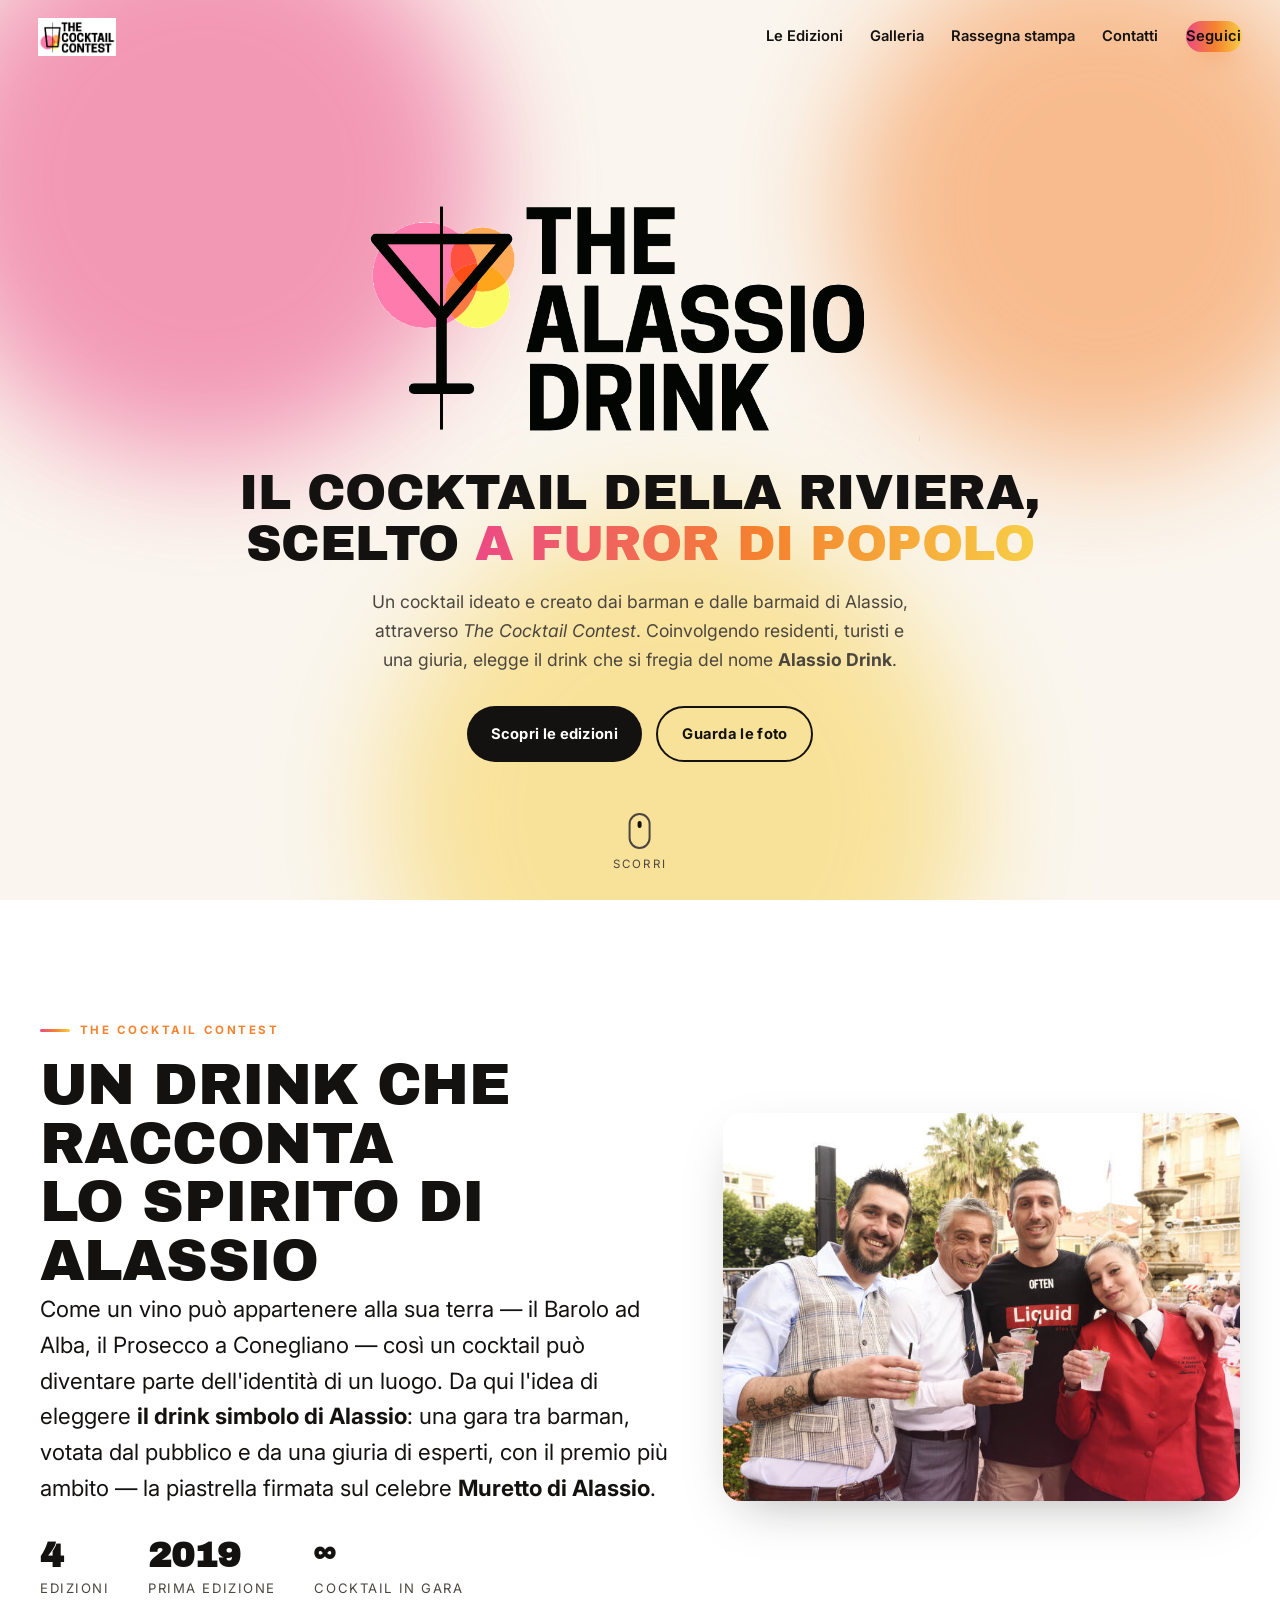
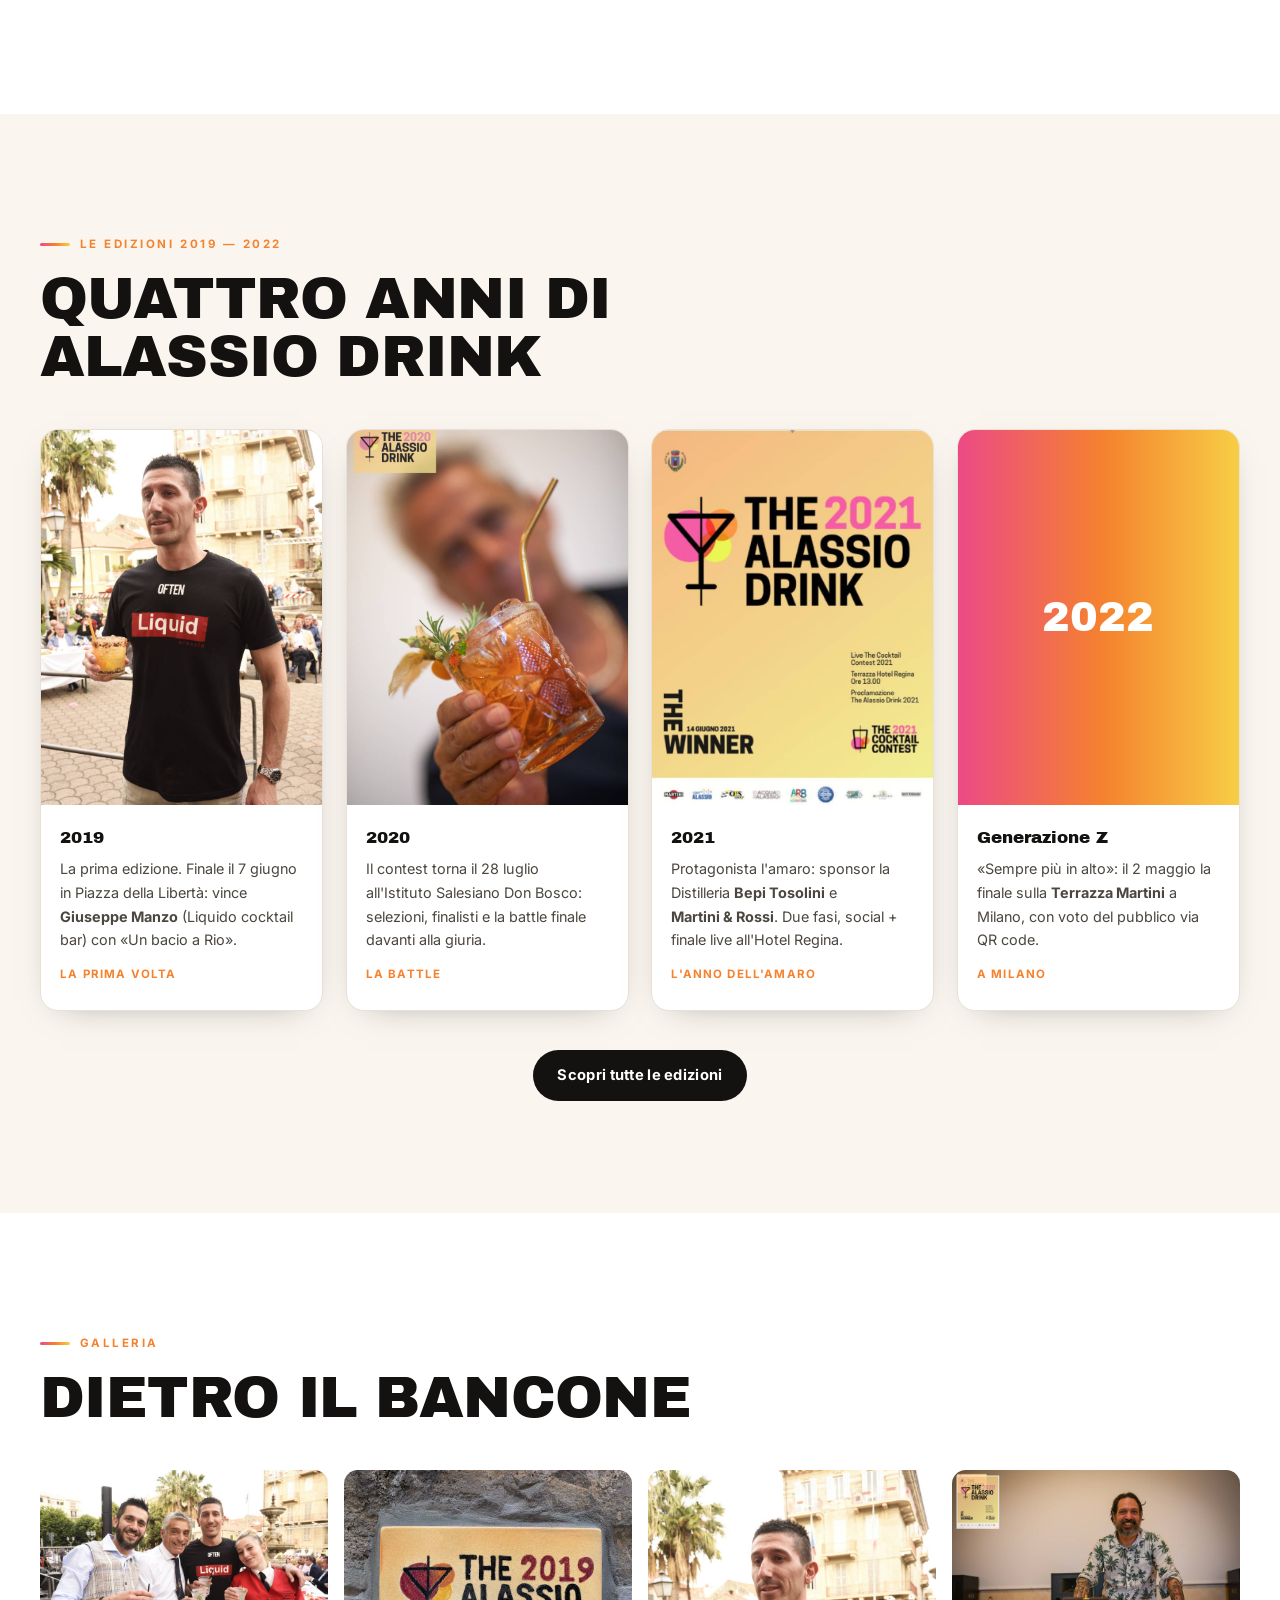
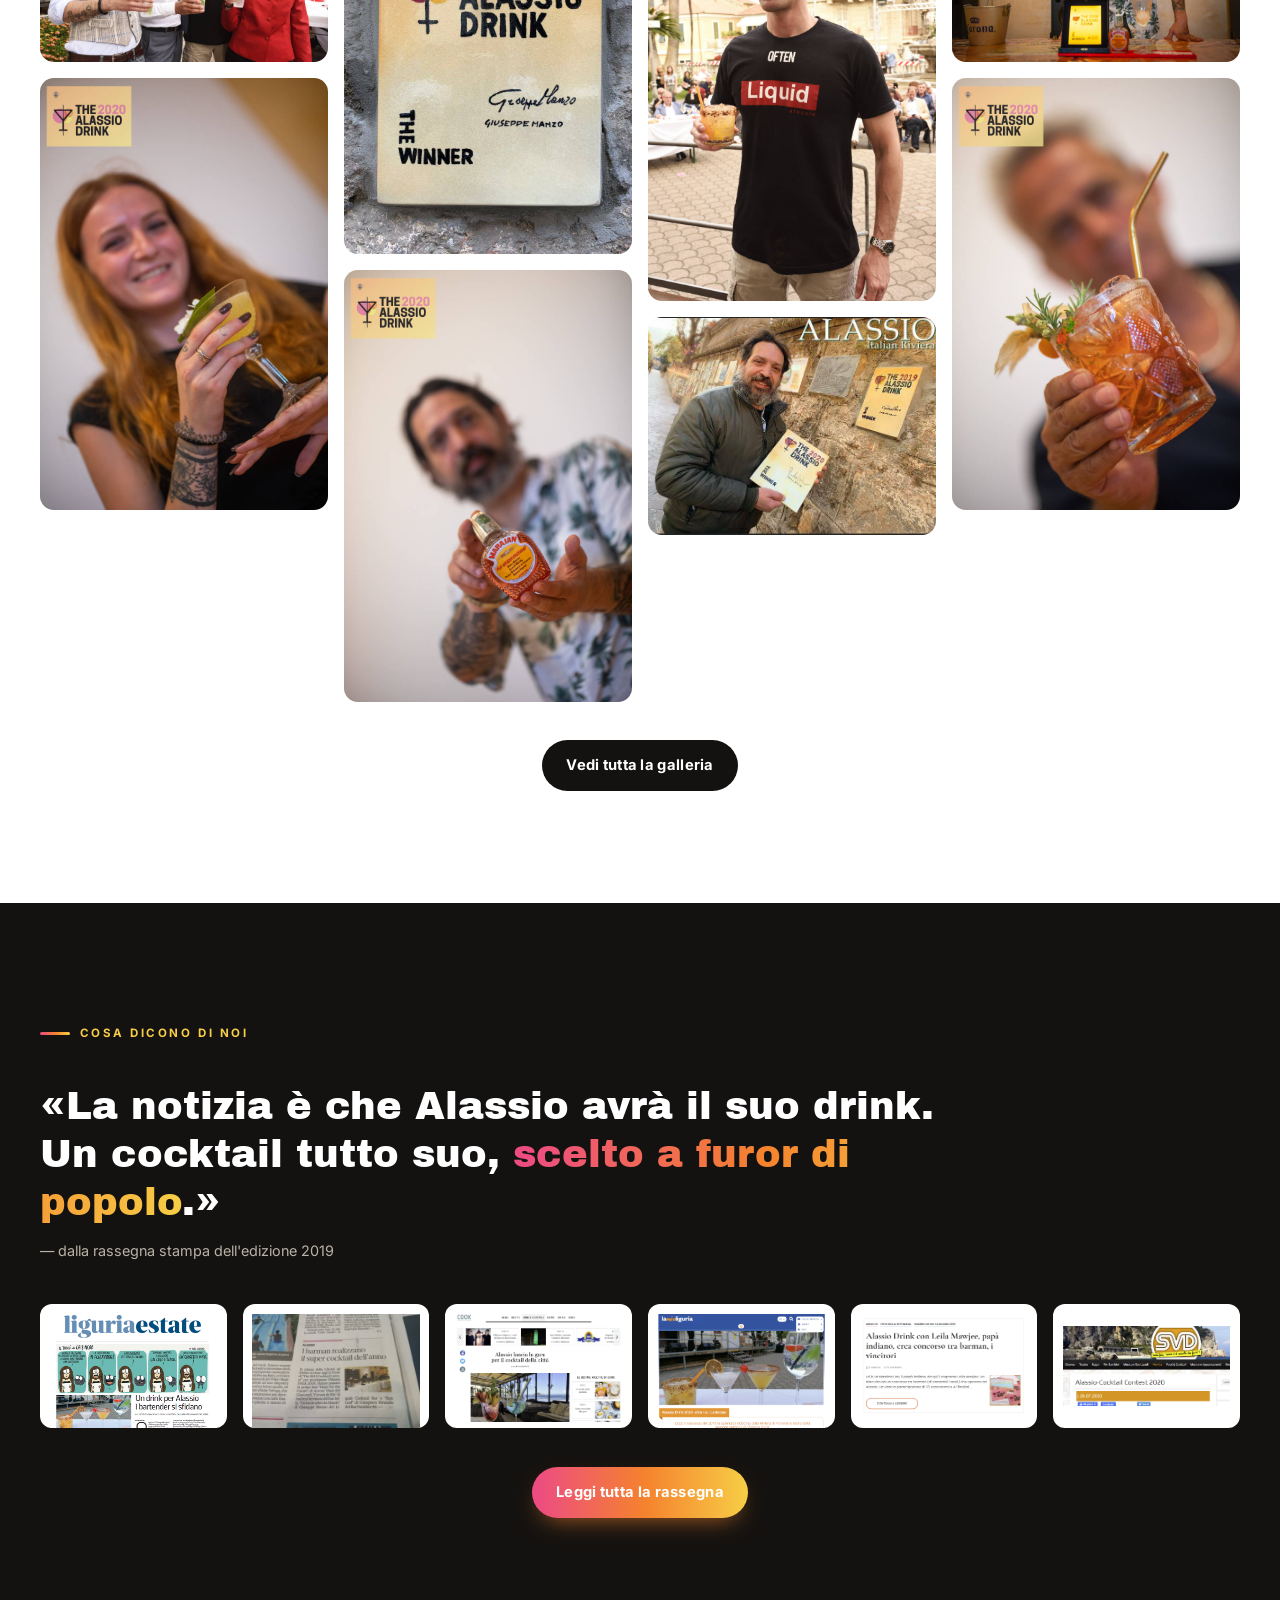
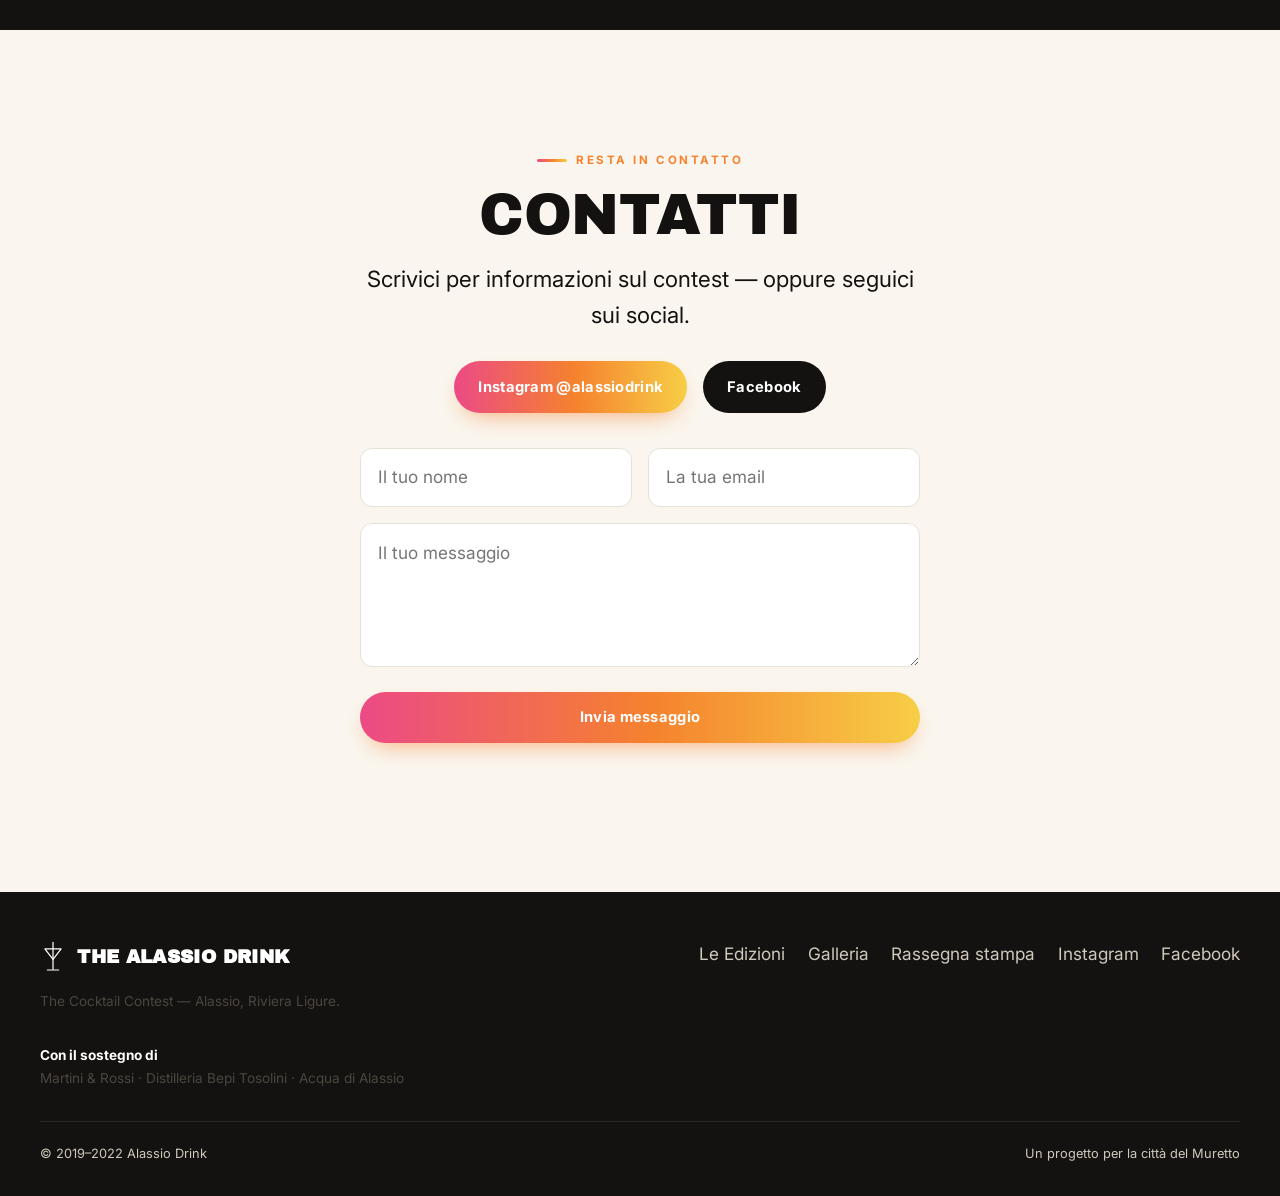
==== index.html @ 2d57f358 "Sito Alassio Drink - versione statica: galleria completa (2019-2022) + modulo contatti Co-Authored-B" ====
<!DOCTYPE html>
<html lang="it">
<head>
  <meta charset="UTF-8" />
  <meta name="viewport" content="width=device-width, initial-scale=1.0" />
  <title>Alassio Drink — The Cocktail Contest della Riviera</title>
  <meta name="description" content="Alassio Drink: il cocktail nato ad Alassio e scelto a furor di popolo, attraverso The Cocktail Contest. Le edizioni 2019–2022, le foto, i vincitori e la rassegna stampa." />
  <link rel="preconnect" href="https://fonts.googleapis.com" />
  <link rel="preconnect" href="https://fonts.gstatic.com" crossorigin />
  <link href="https://fonts.googleapis.com/css2?family=Archivo+Black&family=Inter:wght@300;400;500;600;700&display=swap" rel="stylesheet" />
  <link rel="stylesheet" href="assets/css/style.css" />
</head>
<body>

  <!-- ===== NAV ===== -->
  <header class="nav">
    <a class="nav__logo" href="#top" aria-label="Alassio Drink — home">
      <img src="images/image-4.png" alt="The Alassio Drink — The Cocktail Contest" />
    </a>
    <nav class="nav__links" id="menu">
      <a href="edizioni.html">Le Edizioni</a>
      <a href="galleria.html">Galleria</a>
      <a href="rassegna-stampa.html">Rassegna stampa</a>
      <a href="#contatti">Contatti</a>
      <a class="btn btn-grad nav__cta" href="https://instagram.com/alassiodrink" target="_blank" rel="noopener">Seguici</a>
    </nav>
    <button class="nav__toggle" aria-label="Apri menu" aria-controls="menu">
      <span></span><span></span><span></span>
    </button>
  </header>

  <!-- ===== HERO ===== -->
  <section class="hero" id="top">
    <div class="hero__blobs" aria-hidden="true">
      <span class="blob b1"></span><span class="blob b2"></span><span class="blob b3"></span>
    </div>
    <div class="hero__inner">
      <img class="hero__logo" src="images/AlassioDrinktransparent-3.gif" alt="The Alassio Drink" />
      <h1 class="hero__tag">Il cocktail della Riviera,<br />scelto <span class="grad-text">a furor di popolo</span></h1>
      <p class="hero__sub">Un cocktail ideato e creato dai barman e dalle barmaid di Alassio, attraverso <em>The Cocktail Contest</em>. Coinvolgendo residenti, turisti e una giuria, elegge il drink che si fregia del nome <strong>Alassio Drink</strong>.</p>
      <div class="hero__cta">
        <a class="btn btn-dark" href="edizioni.html">Scopri le edizioni</a>
        <a class="btn btn-ghost" href="galleria.html">Guarda le foto</a>
      </div>
    </div>
    <div class="hero__scroll" aria-hidden="true"><span class="dot"></span><span>scorri</span></div>
  </section>

  <!-- ===== INTRO ===== -->
  <section class="intro section-pad">
    <div class="wrap intro__grid">
      <div class="reveal">
        <span class="kicker">The Cocktail Contest</span>
        <h2>Un drink che racconta<br />lo spirito di Alassio</h2>
        <p class="lead">Come un vino può appartenere alla sua terra — il Barolo ad Alba, il Prosecco a Conegliano — così un cocktail può diventare parte dell'identità di un luogo. Da qui l'idea di eleggere <strong>il drink simbolo di Alassio</strong>: una gara tra barman, votata dal pubblico e da una giuria di esperti, con il premio più ambito — la piastrella firmata sul celebre <strong>Muretto di Alassio</strong>.</p>
        <div class="stat-row">
          <div class="stat"><b>4</b><span>Edizioni</span></div>
          <div class="stat"><b>2019</b><span>Prima edizione</span></div>
          <div class="stat"><b>∞</b><span>Cocktail in gara</span></div>
        </div>
      </div>
      <figure class="intro__media reveal">
        <img src="images/_DSC0552-1.jpg" alt="Una serata del Cocktail Contest ad Alassio" loading="lazy" />
      </figure>
    </div>
  </section>

  <!-- ===== EDIZIONI ===== -->
  <section class="editions section-pad" id="edizioni">
    <div class="wrap">
      <div class="reveal">
        <span class="kicker">Le Edizioni 2019 — 2022</span>
        <h2>Quattro anni di<br />Alassio Drink</h2>
      </div>
      <div class="editions__grid">

        <article class="ed-card reveal">
          <div class="ed-card__img"><img src="images/_DSC0522-1.jpg" alt="Contest 2019" loading="lazy" /></div>
          <div class="ed-card__body">
            <div class="ed-card__yr">2019</div>
            <p>La prima edizione. Finale il 7 giugno in Piazza della Libertà: vince <strong>Giuseppe Manzo</strong> (Liquido cocktail bar) con «Un bacio a Rio».</p>
            <span class="ed-card__tag">La prima volta</span>
          </div>
        </article>

        <article class="ed-card reveal">
          <div class="ed-card__img"><img src="images/UMDC2949.jpg" alt="Contest 2020" loading="lazy" /></div>
          <div class="ed-card__body">
            <div class="ed-card__yr">2020</div>
            <p>Il contest torna il 28 luglio all'Istituto Salesiano Don Bosco: selezioni, finalisti e la battle finale davanti alla giuria.</p>
            <span class="ed-card__tag">La battle</span>
          </div>
        </article>

        <article class="ed-card reveal">
          <div class="ed-card__img"><img src="images/posterwinner2021.jpg" alt="Contest 2021" loading="lazy" /></div>
          <div class="ed-card__body">
            <div class="ed-card__yr">2021</div>
            <p>Protagonista l'amaro: sponsor la Distilleria <strong>Bepi Tosolini</strong> e <strong>Martini&nbsp;&amp;&nbsp;Rossi</strong>. Due fasi, social + finale live all'Hotel Regina.</p>
            <span class="ed-card__tag">L'anno dell'amaro</span>
          </div>
        </article>

        <article class="ed-card reveal">
          <div class="ed-card__img ed-card__img--grad"><span class="yr">2022</span></div>
          <div class="ed-card__body">
            <div class="ed-card__yr">Generazione Z</div>
            <p>«Sempre più in alto»: il 2 maggio la finale sulla <strong>Terrazza Martini</strong> a Milano, con voto del pubblico via QR code.</p>
            <span class="ed-card__tag">A Milano</span>
          </div>
        </article>

      </div>
      <div style="text-align:center;margin-top:2.4rem"><a class="btn btn-dark" href="edizioni.html">Scopri tutte le edizioni</a></div>
    </div>
  </section>

  <!-- ===== GALLERIA ===== -->
  <section class="gallery section-pad" id="galleria">
    <div class="wrap">
      <div class="reveal">
        <span class="kicker">Galleria</span>
        <h2>Dietro il bancone</h2>
      </div>
      <div class="gallery__grid">
        <figure data-lb class="reveal"><img src="images/_DSC0552-1.jpg" alt="Cocktail Contest — foto 1" loading="lazy" /></figure>
        <figure data-lb class="reveal"><img src="images/UMDC2953.jpg" alt="Cocktail Contest — foto 2" loading="lazy" /></figure>
        <figure data-lb class="reveal"><img src="images/2019PiastrellaAlassioDrink-1.jpeg" alt="La piastrella sul Muretto di Alassio" loading="lazy" /></figure>
        <figure data-lb class="reveal"><img src="images/UMDC2951-1.jpg" alt="Cocktail Contest — foto 3" loading="lazy" /></figure>
        <figure data-lb class="reveal"><img src="images/_DSC0522-1.jpg" alt="Cocktail Contest — foto 4" loading="lazy" /></figure>
        <figure data-lb class="reveal"><img src="images/Muretto2020PaoloSchivo.jpg" alt="Muretto di Alassio 2020" loading="lazy" /></figure>
        <figure data-lb class="reveal"><img src="images/_UMC9471-1.jpg" alt="Cocktail Contest — foto 5" loading="lazy" /></figure>
        <figure data-lb class="reveal"><img src="images/UMDC2949.jpg" alt="Cocktail Contest — foto 6" loading="lazy" /></figure>
      </div>
      <div style="text-align:center;margin-top:2.4rem"><a class="btn btn-dark" href="galleria.html">Vedi tutta la galleria</a></div>
    </div>
  </section>

  <!-- ===== RASSEGNA STAMPA ===== -->
  <section class="press section-pad" id="stampa">
    <div class="wrap">
      <span class="kicker">Cosa dicono di noi</span>
      <blockquote class="press__quote reveal">«La notizia è che Alassio avrà il suo drink. Un cocktail tutto suo, <span class="grad-text">scelto a furor di popolo</span>.»</blockquote>
      <p class="press__by reveal">— dalla rassegna stampa dell'edizione 2019</p>
      <div class="press__logos reveal">
        <figure><img src="images/Lastampa1.png" alt="La Stampa" loading="lazy" /></figure>
        <figure><img src="images/ilsecolo2019.jpg" alt="Il Secolo XIX" loading="lazy" /></figure>
        <figure><img src="images/Cremonesicorrieresera1.png" alt="Corriere della Sera" loading="lazy" /></figure>
        <figure><img src="images/LamiaLiguria2.png" alt="La mia Liguria" loading="lazy" /></figure>
        <figure><img src="images/Trucioli2019.png" alt="Trucioli" loading="lazy" /></figure>
        <figure><img src="images/svdonline.png" alt="Savona News" loading="lazy" /></figure>
      </div>
      <div style="text-align:center;margin-top:2.4rem"><a class="btn btn-grad" href="rassegna-stampa.html">Leggi tutta la rassegna</a></div>
    </div>
  </section>

  <!-- ===== SOCIAL / CTA ===== -->
  <section class="social section-pad" id="contatti">
    <div class="wrap reveal">
      <span class="kicker" style="justify-content:center">Resta in contatto</span>
      <h2>Contatti</h2>
      <p class="lead" style="max-width:560px;margin:1rem auto 0">Scrivici per informazioni sul contest — oppure seguici sui social.</p>
      <div class="social__row">
        <a class="btn btn-grad" href="https://instagram.com/alassiodrink" target="_blank" rel="noopener">Instagram @alassiodrink</a>
        <a class="btn btn-dark" href="https://facebook.com/alassiodrink" target="_blank" rel="noopener">Facebook</a>
      </div>
      <form class="contact-form" id="contactForm">
        <input type="hidden" name="access_key" value="00e271d1-1788-4dec-83c6-294d33ae4e33" />
        <input type="hidden" name="subject" value="Nuovo messaggio dal sito Alassio Drink" />
        <input type="hidden" name="from_name" value="Sito Alassio Drink" />
        <input type="checkbox" name="botcheck" class="hidden" tabindex="-1" autocomplete="off" />
        <div class="contact-form__row">
          <input type="text" name="name" placeholder="Il tuo nome" required />
          <input type="email" name="email" placeholder="La tua email" required />
        </div>
        <textarea name="message" rows="4" placeholder="Il tuo messaggio" required></textarea>
        <button type="submit" class="btn btn-grad">Invia messaggio</button>
        <p class="contact-form__status" aria-live="polite"></p>
      </form>
    </div>
  </section>

  <!-- ===== FOOTER ===== -->
  <footer class="footer">
    <div class="wrap footer__grid">
      <div>
        <div class="footer__brand">
          <svg class="glass" viewBox="0 0 64 80" aria-hidden="true">
            <line x1="32" y1="4" x2="32" y2="70" /><path d="M12 20 H52 L32 46 Z" /><line x1="18" y1="72" x2="46" y2="72" />
          </svg>
          <b>The Alassio Drink</b>
        </div>
        <p class="footer__spons" style="margin-top:1rem">The Cocktail Contest — Alassio, Riviera Ligure.</p>
      </div>
      <nav class="footer__nav">
        <a href="#edizioni">Le Edizioni</a>
        <a href="#galleria">Galleria</a>
        <a href="#stampa">Rassegna stampa</a>
        <a href="https://instagram.com/alassiodrink" target="_blank" rel="noopener">Instagram</a>
        <a href="https://facebook.com/alassiodrink" target="_blank" rel="noopener">Facebook</a>
      </nav>
      <p class="footer__spons">
        <b>Con il sostegno di</b><br />
        Martini &amp; Rossi · Distilleria Bepi Tosolini · Acqua di Alassio
      </p>
    </div>
    <div class="wrap footer__bottom">
      <span>© 2019–2022 Alassio Drink</span>
      <span>Un progetto per la città del Muretto</span>
    </div>
  </footer>

  <!-- lightbox -->
  <div class="lb" aria-hidden="true"><button class="lb__close" aria-label="Chiudi">&times;</button><img src="" alt="" /></div>

  <script src="assets/js/main.js" defer></script>
</body>
</html>
---- assets/css/style.css ----
/* ============================================================
   Alassio Drink — The Cocktail Contest
   Stile: identità originale rivisitata (bianco editoriale,
   tipografia nera bold, accenti a gradiente pink/arancio/giallo)
   ============================================================ */

/* ---------- Reset ---------- */
*,*::before,*::after{box-sizing:border-box;margin:0;padding:0}
html{scroll-behavior:smooth;-webkit-text-size-adjust:100%}
img{max-width:100%;display:block}
a{color:inherit;text-decoration:none}
button{font:inherit;cursor:pointer;border:none;background:none}
ul{list-style:none}

/* ---------- Variabili ---------- */
:root{
  --pink:#ec4a85;
  --orange:#f5822e;
  --yellow:#f7ce46;
  --ink:#141210;
  --ink-soft:#4b463f;
  --line:#e7e1d6;
  --cream:#faf6ef;
  --cream-2:#f3ecdf;
  --white:#ffffff;
  --grad:linear-gradient(90deg,var(--pink) 0%,var(--orange) 52%,var(--yellow) 100%);
  --grad-soft:linear-gradient(120deg,rgba(236,74,133,.16),rgba(245,130,46,.14),rgba(247,206,70,.16));
  --maxw:1200px;
  --display:'Archivo Black','Arial Black',system-ui,sans-serif;
  --sans:'Inter',system-ui,-apple-system,Segoe UI,Roboto,sans-serif;
  --shadow:0 18px 50px -20px rgba(20,18,16,.35);
  --radius:18px;
}

/* ---------- Base ---------- */
body{
  font-family:var(--sans);
  color:var(--ink);
  background:var(--white);
  line-height:1.65;
  font-size:clamp(1rem,.95rem + .2vw,1.075rem);
  overflow-x:hidden;
}
.wrap{width:min(100% - 2.6rem,var(--maxw));margin-inline:auto}
section{position:relative}

h1,h2,h3{font-family:var(--display);font-weight:400;line-height:1.02;letter-spacing:-.01em;text-transform:uppercase}
h2{font-size:clamp(2rem,1.3rem + 3vw,3.6rem)}
h3{font-size:clamp(1.15rem,1rem + .8vw,1.5rem)}
p{color:var(--ink-soft)}
.lead{font-size:clamp(1.1rem,1rem + .6vw,1.4rem);color:var(--ink);line-height:1.6}

.grad-text{background:var(--grad);-webkit-background-clip:text;background-clip:text;color:transparent}

/* kicker */
.kicker{
  font-family:var(--sans);font-weight:700;text-transform:uppercase;
  letter-spacing:.22em;font-size:.72rem;color:var(--orange);
  display:inline-flex;align-items:center;gap:.6rem;margin-bottom:1rem;
}
.kicker::before{content:"";width:30px;height:3px;border-radius:3px;background:var(--grad)}

.section-pad{padding:clamp(3.5rem,2rem + 7vw,7rem) 0}

/* glass icon */
.glass{width:1em;height:1.25em;stroke:currentColor;stroke-width:3;fill:none;stroke-linecap:round;stroke-linejoin:round;display:inline-block;vertical-align:middle}

/* ---------- Buttons ---------- */
.btn{
  display:inline-flex;align-items:center;gap:.55rem;
  font-family:var(--sans);font-weight:700;font-size:.92rem;letter-spacing:.02em;
  padding:.85rem 1.5rem;border-radius:999px;transition:.25s ease;
}
.btn-grad{background:var(--grad);color:#fff;box-shadow:0 10px 24px -10px rgba(245,130,46,.7)}
.btn-grad:hover{transform:translateY(-2px);box-shadow:0 16px 30px -10px rgba(236,74,133,.6)}
.btn-dark{background:var(--ink);color:#fff}
.btn-dark:hover{transform:translateY(-2px)}
.btn-ghost{border:2px solid var(--ink);color:var(--ink)}
.btn-ghost:hover{background:var(--ink);color:#fff}

/* ---------- Navbar ---------- */
.nav{
  position:fixed;inset:0 0 auto 0;z-index:60;
  display:flex;align-items:center;justify-content:space-between;
  padding:1.1rem clamp(1rem,4vw,2.4rem);
  transition:.3s ease;background:transparent;
}
.nav.scrolled{background:rgba(255,255,255,.92);backdrop-filter:blur(10px);box-shadow:0 1px 0 var(--line);padding-top:.7rem;padding-bottom:.7rem}
.nav__logo img{height:38px;width:auto}
.nav__links{display:flex;align-items:center;gap:1.7rem}
.nav__links a{font-weight:600;font-size:.92rem;color:var(--ink);position:relative;padding:.2rem 0}
.nav__links a::after{content:"";position:absolute;left:0;bottom:-2px;height:2px;width:0;background:var(--grad);transition:.25s}
.nav__links a:hover::after{width:100%}
.nav__cta{padding:.6rem 1.15rem}
.nav__toggle{display:none;flex-direction:column;gap:5px;padding:.4rem}
.nav__toggle span{width:26px;height:2.5px;background:var(--ink);border-radius:2px;transition:.3s}

/* ---------- Hero ---------- */
.hero{
  min-height:100svh;display:grid;place-items:center;text-align:center;
  padding:7rem 1.2rem 4rem;position:relative;overflow:hidden;
  background:var(--cream);
}
.hero__blobs{position:absolute;inset:0;z-index:0;pointer-events:none}
.blob{position:absolute;border-radius:50%;filter:blur(60px);opacity:.55}
.blob.b1{width:44vw;height:44vw;background:var(--pink);top:-8vw;left:-6vw}
.blob.b2{width:40vw;height:40vw;background:var(--orange);top:-4vw;right:-6vw;opacity:.5}
.blob.b3{width:46vw;height:46vw;background:var(--yellow);bottom:-16vw;left:30vw;opacity:.5}
.hero__inner{position:relative;z-index:1;max-width:860px}
.hero__logo{width:min(78vw,560px);margin:0 auto 1.6rem;animation:floatY 6s ease-in-out infinite}
.hero__tag{font-family:var(--display);text-transform:uppercase;font-size:clamp(1.6rem,1rem + 3.4vw,3.1rem);line-height:1.04;margin-bottom:1.1rem}
.hero__sub{max-width:560px;margin:0 auto 2rem;font-size:1.1rem}
.hero__cta{display:flex;gap:.9rem;justify-content:center;flex-wrap:wrap}
.hero__scroll{position:absolute;bottom:1.6rem;left:50%;transform:translateX(-50%);z-index:1;color:var(--ink-soft);font-size:.72rem;letter-spacing:.2em;text-transform:uppercase;display:flex;flex-direction:column;align-items:center;gap:.4rem}
.hero__scroll .dot{width:22px;height:36px;border:2px solid var(--ink-soft);border-radius:12px;position:relative}
.hero__scroll .dot::after{content:"";position:absolute;top:6px;left:50%;transform:translateX(-50%);width:4px;height:7px;border-radius:2px;background:var(--ink);animation:scrollDot 1.6s infinite}
@keyframes floatY{50%{transform:translateY(-12px)}}
@keyframes scrollDot{0%{opacity:0;top:6px}40%{opacity:1}80%{opacity:0;top:18px}}

/* ---------- Intro ---------- */
.intro{background:var(--white)}
.intro__grid{display:grid;grid-template-columns:1.1fr .9fr;gap:clamp(2rem,4vw,4.5rem);align-items:center}
.intro__media{position:relative;border-radius:var(--radius);overflow:hidden;box-shadow:var(--shadow);aspect-ratio:4/3}
.intro__media img{width:100%;height:100%;object-fit:cover}
.intro__media::after{content:"";position:absolute;inset:0;background:linear-gradient(160deg,transparent 55%,rgba(236,74,133,.25))}
.stat-row{display:flex;gap:2.4rem;margin-top:2rem;flex-wrap:wrap}
.stat b{font-family:var(--display);font-size:2.2rem;display:block;line-height:1}
.stat span{font-size:.82rem;text-transform:uppercase;letter-spacing:.12em;color:var(--ink-soft)}

/* ---------- Edizioni ---------- */
.editions{background:var(--cream)}
.editions__grid{display:grid;grid-template-columns:repeat(4,1fr);gap:1.4rem;margin-top:2.6rem}
.ed-card{
  background:var(--white);border-radius:var(--radius);overflow:hidden;
  box-shadow:0 10px 34px -22px rgba(20,18,16,.5);border:1px solid var(--line);
  display:flex;flex-direction:column;transition:.3s ease;
}
.ed-card:hover{transform:translateY(-6px);box-shadow:var(--shadow)}
.ed-card__img{aspect-ratio:3/4;overflow:hidden;position:relative;background:var(--cream-2)}
.ed-card__img img{width:100%;height:100%;object-fit:cover;transition:.5s ease}
.ed-card:hover .ed-card__img img{transform:scale(1.06)}
.ed-card__img--grad{background:var(--grad);display:grid;place-items:center;color:#fff;text-align:center;padding:1.2rem}
.ed-card__img--grad .yr{font-family:var(--display);font-size:2.6rem}
.ed-card__body{padding:1.2rem 1.2rem 1.5rem}
.ed-card__yr{font-family:var(--display);font-size:1.05rem}
.ed-card__body p{font-size:.9rem;margin-top:.35rem}
.ed-card__tag{display:inline-block;margin-top:.8rem;font-size:.72rem;font-weight:700;text-transform:uppercase;letter-spacing:.1em;color:var(--orange)}

/* ---------- Galleria ---------- */
.gallery{background:var(--white)}
.gallery__grid{columns:4;column-gap:1rem;margin-top:2.6rem}
.gallery__grid figure{break-inside:avoid;margin-bottom:1rem;border-radius:14px;overflow:hidden;cursor:pointer;position:relative}
.gallery__grid img{width:100%;transition:.5s ease}
.gallery__grid figure::after{content:"";position:absolute;inset:0;background:var(--grad-soft);opacity:0;transition:.3s}
.gallery__grid figure:hover img{transform:scale(1.05)}
.gallery__grid figure:hover::after{opacity:1}

/* ---------- Rassegna stampa ---------- */
.press{background:var(--ink);color:#fff}
.press h2,.press .kicker{color:#fff}
.press .kicker{color:var(--yellow)}
.press__quote{font-family:var(--display);text-transform:none;font-size:clamp(1.4rem,1rem + 2.2vw,2.4rem);line-height:1.25;max-width:900px;margin:1.4rem 0 .8rem}
.press__quote .grad-text{background:var(--grad);-webkit-background-clip:text;background-clip:text}
.press__by{color:#b9b2a6;font-size:.9rem;margin-bottom:2.6rem}
.press__logos{display:grid;grid-template-columns:repeat(6,1fr);gap:1rem}
.press__logos figure{background:#fff;border-radius:12px;padding:.6rem;aspect-ratio:3/2;display:grid;place-items:center;overflow:hidden}
.press__logos img{max-height:100%;width:100%;object-fit:contain}

/* ---------- CTA social ---------- */
.social{background:var(--cream);text-align:center}
.social__row{display:flex;gap:1rem;justify-content:center;flex-wrap:wrap;margin-top:1.8rem}

/* ---------- Footer ---------- */
.footer{background:var(--ink);color:#cfc8bc;padding:3rem 0 2rem}
.footer__grid{display:flex;justify-content:space-between;gap:2rem;flex-wrap:wrap;align-items:flex-start}
.footer__brand{display:flex;align-items:center;gap:.7rem;color:#fff}
.footer__brand .glass{width:26px;height:34px;color:#fff}
.footer__brand b{font-family:var(--display);text-transform:uppercase;font-size:1.15rem;letter-spacing:.02em}
.footer__nav{display:flex;gap:1.4rem;flex-wrap:wrap}
.footer__nav a:hover{color:#fff}
.footer__spons{font-size:.85rem;max-width:420px}
.footer__spons b{color:#fff}
.footer__bottom{border-top:1px solid #2b2823;margin-top:2rem;padding-top:1.3rem;font-size:.8rem;display:flex;justify-content:space-between;gap:1rem;flex-wrap:wrap}

/* ---------- Lightbox ---------- */
.lb{position:fixed;inset:0;z-index:100;background:rgba(15,12,10,.92);display:none;place-items:center;padding:2rem;cursor:zoom-out}
.lb.open{display:grid}
.lb img{max-width:92vw;max-height:88vh;border-radius:10px;box-shadow:0 30px 80px -20px #000}
.lb__close{position:absolute;top:1.2rem;right:1.4rem;color:#fff;font-size:2rem;line-height:1}

/* ---------- Reveal ---------- */
.reveal{opacity:0;transform:translateY(26px);transition:opacity .7s ease,transform .7s ease}
.reveal.in{opacity:1;transform:none}

/* ---------- Responsive ---------- */
@media(max-width:960px){
  .intro__grid{grid-template-columns:1fr}
  .editions__grid{grid-template-columns:repeat(2,1fr)}
  .gallery__grid{columns:3}
  .press__logos{grid-template-columns:repeat(3,1fr)}
}
@media(max-width:640px){
  .nav__links{position:fixed;inset:0 0 0 auto;width:min(78vw,320px);background:#fff;flex-direction:column;align-items:flex-start;justify-content:center;gap:1.6rem;padding:2.5rem;transform:translateX(100%);transition:.35s ease;box-shadow:var(--shadow)}
  .nav__links.open{transform:none}
  .nav__toggle{display:flex}
  .nav.open .nav__toggle span:nth-child(1){transform:translateY(7.5px) rotate(45deg)}
  .nav.open .nav__toggle span:nth-child(2){opacity:0}
  .nav.open .nav__toggle span:nth-child(3){transform:translateY(-7.5px) rotate(-45deg)}
  .editions__grid{grid-template-columns:1fr 1fr;gap:.9rem}
  .gallery__grid{columns:2}
  .press__logos{grid-template-columns:repeat(2,1fr)}
  .footer__grid{flex-direction:column}
}

/* ============================================================
   Pagine interne (Edizioni, Galleria, Rassegna stampa)
   ============================================================ */
[id]{scroll-margin-top:90px}

.page-hero{padding:9rem 0 3rem;background:var(--cream);position:relative;overflow:hidden}
.page-hero .hero__blobs .blob{opacity:.38}
.page-hero .wrap{position:relative;z-index:1}
.page-hero h1{font-size:clamp(2.4rem,1.6rem + 4vw,4.6rem)}
.page-hero p{max-width:640px;margin-top:1.1rem;font-size:1.1rem}
.breadcrumb{font-size:.8rem;color:var(--ink-soft);margin-bottom:1rem;text-transform:uppercase;letter-spacing:.12em}
.breadcrumb a:hover{color:var(--orange)}

/* year nav */
.yearnav{position:sticky;top:56px;z-index:40;display:flex;gap:.6rem;flex-wrap:wrap;padding:1rem 0;background:rgba(250,246,239,.92);backdrop-filter:blur(8px);border-bottom:1px solid var(--line)}
.yearnav a{padding:.4rem 1.1rem;border-radius:999px;border:2px solid var(--ink);font-weight:700;font-size:.85rem}
.yearnav a:hover{background:var(--grad);border-color:transparent;color:#fff}

/* edition detail */
.ed{padding:clamp(2.5rem,1.5rem + 5vw,5rem) 0;border-bottom:1px solid var(--line)}
.ed__grid{display:grid;grid-template-columns:1fr 1fr;gap:clamp(1.6rem,4vw,3.5rem);align-items:center}
.ed:nth-child(even) .ed__text{order:2}
.ed__year{font-family:var(--display);font-size:clamp(3rem,2rem + 5vw,5.5rem);line-height:.9;background:var(--grad);-webkit-background-clip:text;background-clip:text;color:transparent;margin-bottom:.3rem}
.ed__text h2{font-size:clamp(1.5rem,1.1rem + 1.6vw,2.2rem);margin-bottom:1rem}
.ed__text p{color:var(--ink);margin-bottom:1rem}
.ed__photos{display:grid;grid-template-columns:1fr 1fr;gap:.8rem}
.ed__photos figure{border-radius:14px;overflow:hidden;cursor:pointer;aspect-ratio:1;position:relative}
.ed__photos img{width:100%;height:100%;object-fit:cover;transition:.5s}
.ed__photos figure:hover img{transform:scale(1.06)}
.ed__photos--single{grid-template-columns:1fr;max-width:380px}
.ed__photos--single figure{aspect-ratio:3/4}
.ed__none{display:grid;place-items:center;background:var(--grad);border-radius:16px;min-height:300px;color:#fff;text-align:center;padding:2rem}
.ed__none .glass{width:46px;height:58px;color:#fff;margin:0 auto 1rem}
.ed__none b{font-family:var(--display);text-transform:uppercase;font-size:1.5rem;display:block}

/* article + clippings */
.year-block{padding:clamp(2rem,1.4rem + 3vw,3.5rem) 0;border-bottom:1px solid var(--line)}
.year-block > h2{font-size:clamp(1.6rem,1.2rem + 2vw,2.6rem);margin-bottom:.4rem}
.pullquote{font-family:var(--display);text-transform:none;font-size:clamp(1.25rem,1rem + 1.6vw,1.9rem);line-height:1.32;margin:1.4rem 0;padding-left:1.4rem;border-left:5px solid var(--orange)}
.pullquote small{display:block;font-family:var(--sans);font-weight:600;font-size:.8rem;color:var(--ink-soft);text-transform:uppercase;letter-spacing:.12em;margin-top:.8rem;border:0}
.clip-grid{display:grid;grid-template-columns:repeat(auto-fill,minmax(170px,1fr));gap:1rem;margin-top:1.5rem}
.clip-grid figure{background:#fff;border:1px solid var(--line);border-radius:12px;overflow:hidden;cursor:pointer;box-shadow:0 8px 24px -18px rgba(0,0,0,.5)}
.clip-grid img{width:100%;height:100%;object-fit:cover;aspect-ratio:3/4;transition:.4s}
.clip-grid figure:hover img{transform:scale(1.04)}

@media(max-width:760px){
  .ed__grid{grid-template-columns:1fr}
  .ed:nth-child(even) .ed__text{order:0}
}

/* ===== Contact card ===== */
.contact-card{margin:2.2rem auto 0;padding:1.6rem 2rem;background:var(--white);border:1px solid var(--line);border-radius:var(--radius);box-shadow:0 12px 34px -22px rgba(20,18,16,.5);display:inline-block;text-align:center}
.contact-card__role{font-size:.72rem;font-weight:700;text-transform:uppercase;letter-spacing:.16em;color:var(--orange);margin-bottom:.35rem}
.contact-card__name{font-family:var(--display);text-transform:uppercase;font-size:1.35rem;margin-bottom:.6rem}
.contact-card__line{display:flex;gap:.6rem 1.6rem;flex-wrap:wrap;justify-content:center;align-items:center}
.contact-card__line a{color:var(--ink);font-weight:600;border-bottom:2px solid transparent;transition:.2s;padding-bottom:1px}
.contact-card__line a:hover{border-color:var(--orange)}

/* ===== Contact form ===== */
.hidden{display:none !important}
.contact-form{max-width:560px;margin:2.2rem auto 0;text-align:left}
.contact-form__row{display:flex;gap:1rem;flex-wrap:wrap}
.contact-form__row input{flex:1;min-width:200px}
.contact-form input,.contact-form textarea{width:100%;padding:.9rem 1.05rem;border:1px solid var(--line);border-radius:12px;font:inherit;background:var(--white);color:var(--ink);margin-bottom:1rem;transition:border-color .2s,box-shadow .2s}
.contact-form input:focus,.contact-form textarea:focus{outline:none;border-color:var(--orange);box-shadow:0 0 0 3px rgba(245,130,46,.16)}
.contact-form textarea{resize:vertical}
.contact-form button{width:100%;justify-content:center}
.contact-form__status{margin-top:1rem;font-weight:600;min-height:1.2em;text-align:center}
.contact-form__status.ok{color:#1a8a3a}
.contact-form__status.err{color:#c2410c}
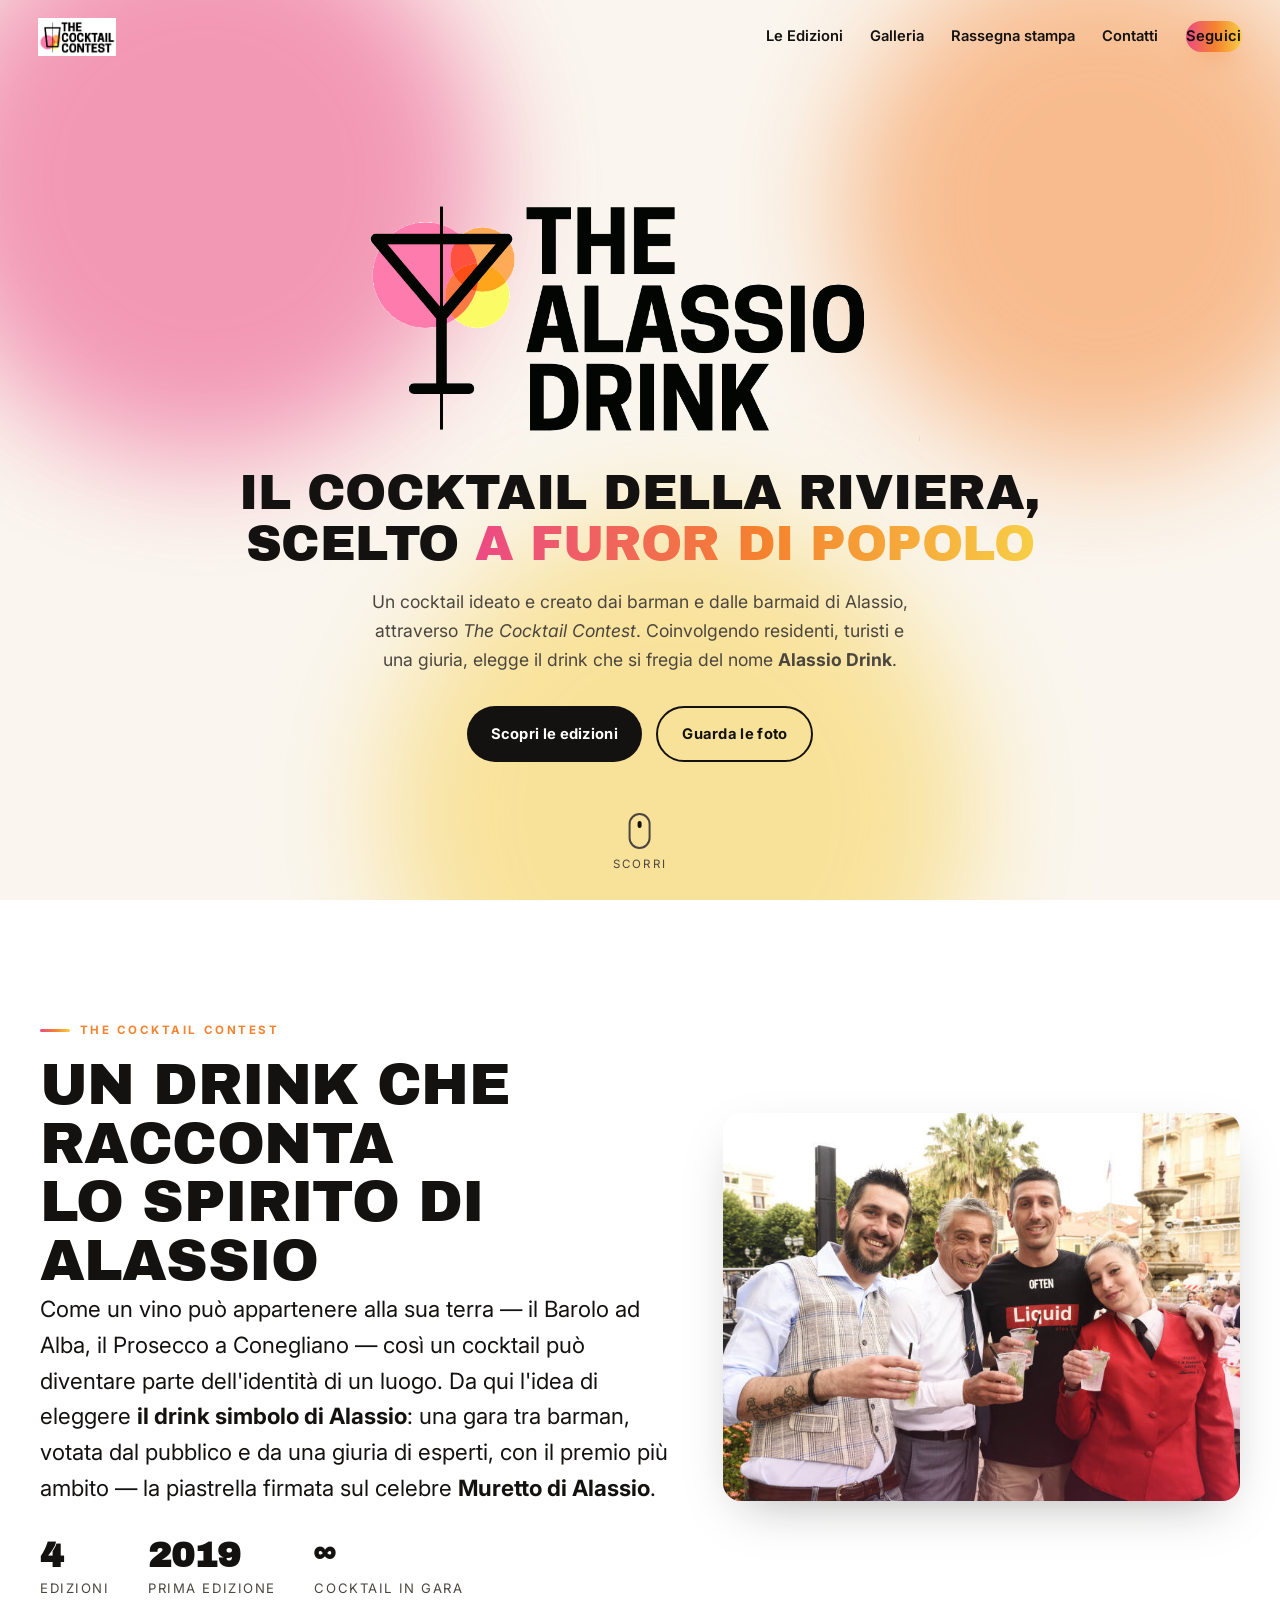
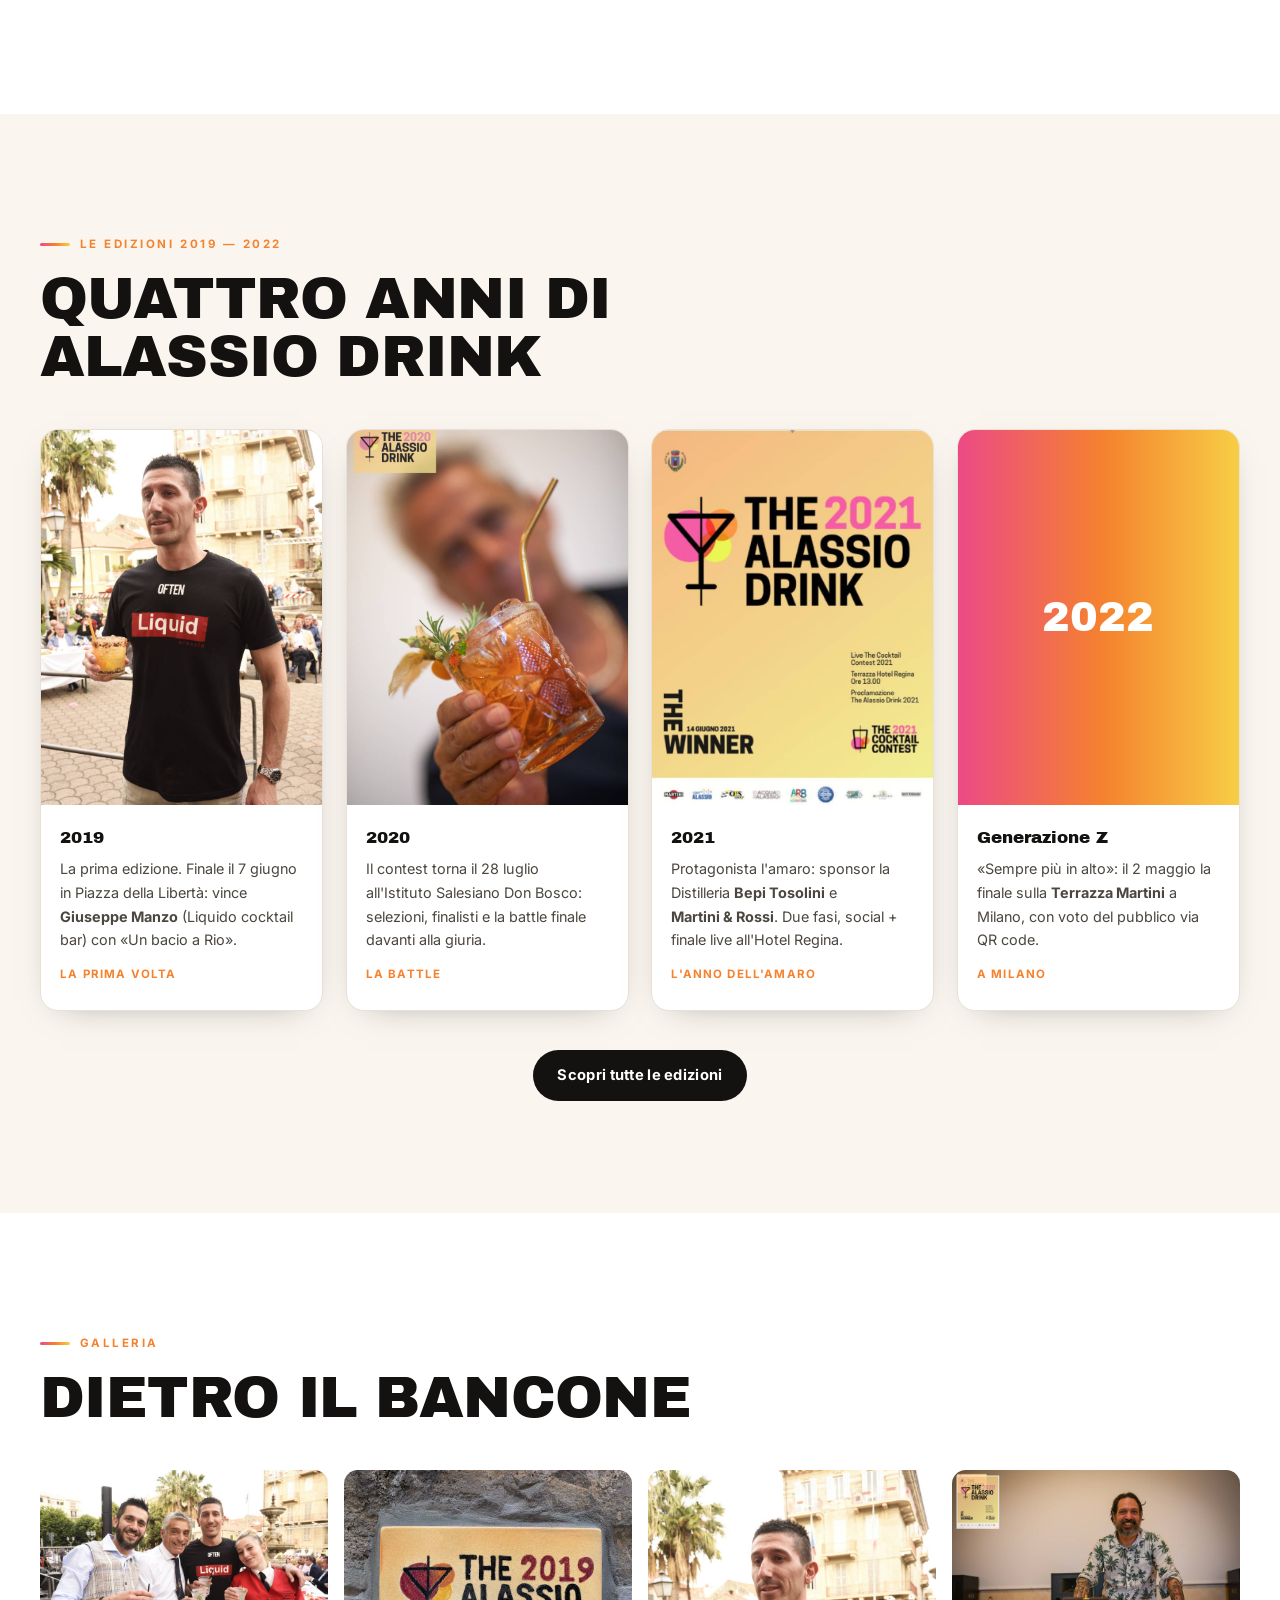
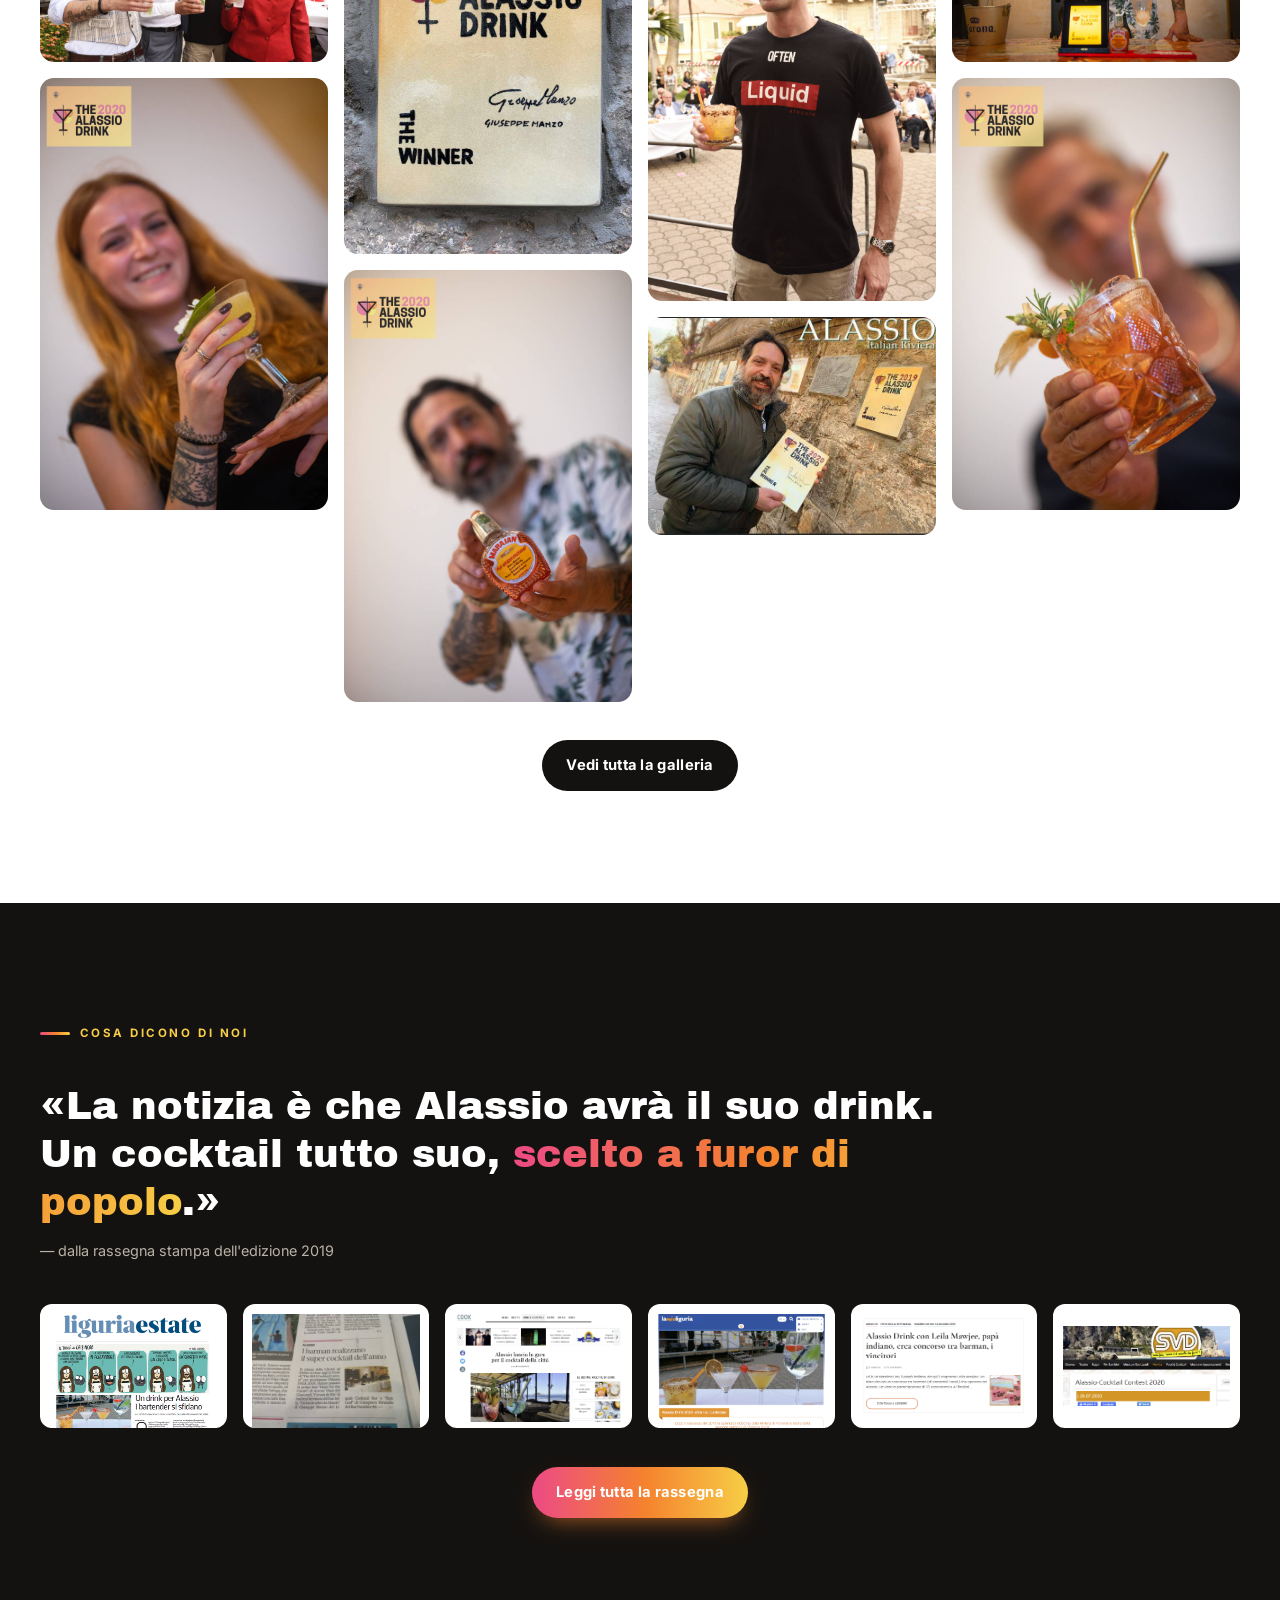
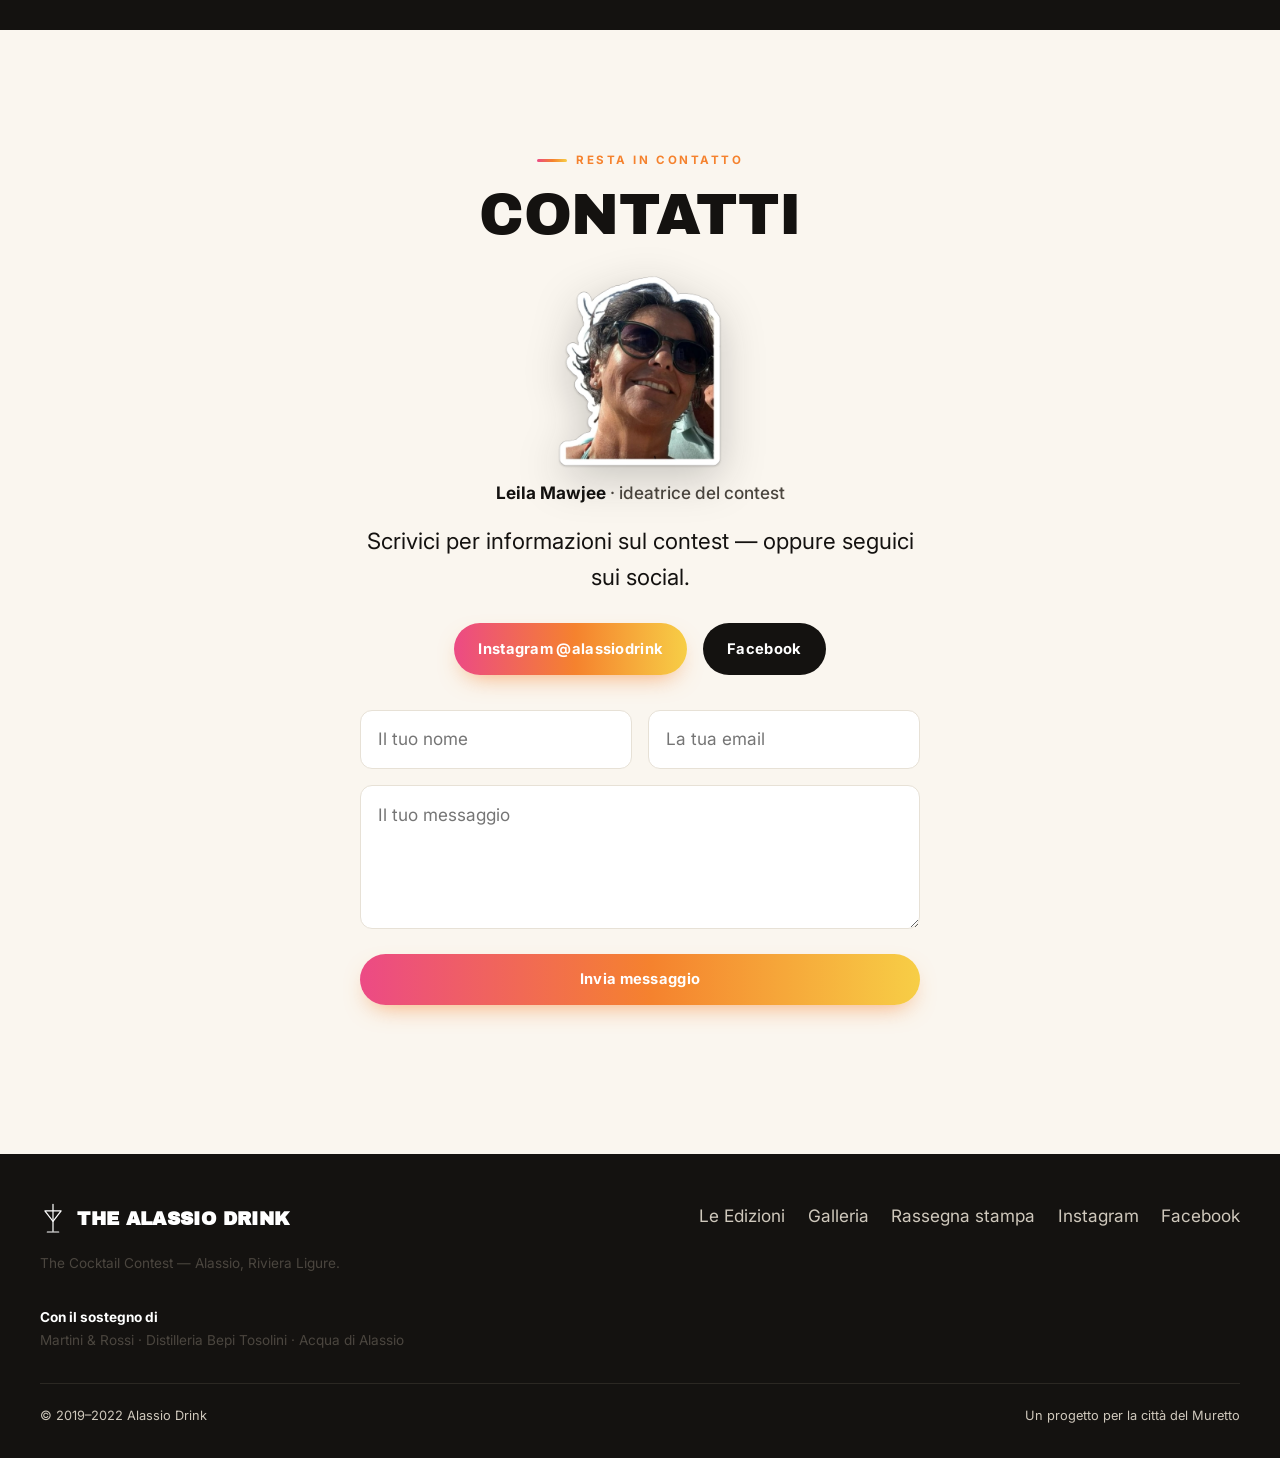
==== commit 9aa4201b: "Contatti: aggiunta foto di Leila Mawjee (sticker) sopra il modulo Co-Authored-By: Claude Opus 4.8 <n" ====
--- a/index.html
+++ b/index.html
@@ -159,6 +159,8 @@
     <div class="wrap reveal">
       <span class="kicker" style="justify-content:center">Resta in contatto</span>
       <h2>Contatti</h2>
+      <img class="contact-photo" src="images/leila.png" alt="Leila Mawjee, ideatrice di Alassio Drink" width="200" height="200" />
+      <p class="contact-photo__cap">Leila Mawjee <span>· ideatrice del contest</span></p>
       <p class="lead" style="max-width:560px;margin:1rem auto 0">Scrivici per informazioni sul contest — oppure seguici sui social.</p>
       <div class="social__row">
         <a class="btn btn-grad" href="https://instagram.com/alassiodrink" target="_blank" rel="noopener">Instagram @alassiodrink</a>
--- a/assets/css/style.css
+++ b/assets/css/style.css
@@ -282,3 +282,8 @@
 .contact-form__status{margin-top:1rem;font-weight:600;min-height:1.2em;text-align:center}
 .contact-form__status.ok{color:#1a8a3a}
 .contact-form__status.err{color:#c2410c}
+
+/* ===== Contact photo (sticker) ===== */
+.contact-photo{width:min(55vw,200px);height:auto;display:block;margin:1.6rem auto .5rem;filter:drop-shadow(0 12px 22px rgba(20,18,16,.22))}
+.contact-photo__cap{font-weight:700;color:var(--ink);margin-bottom:.2rem}
+.contact-photo__cap span{color:var(--ink-soft);font-weight:500}
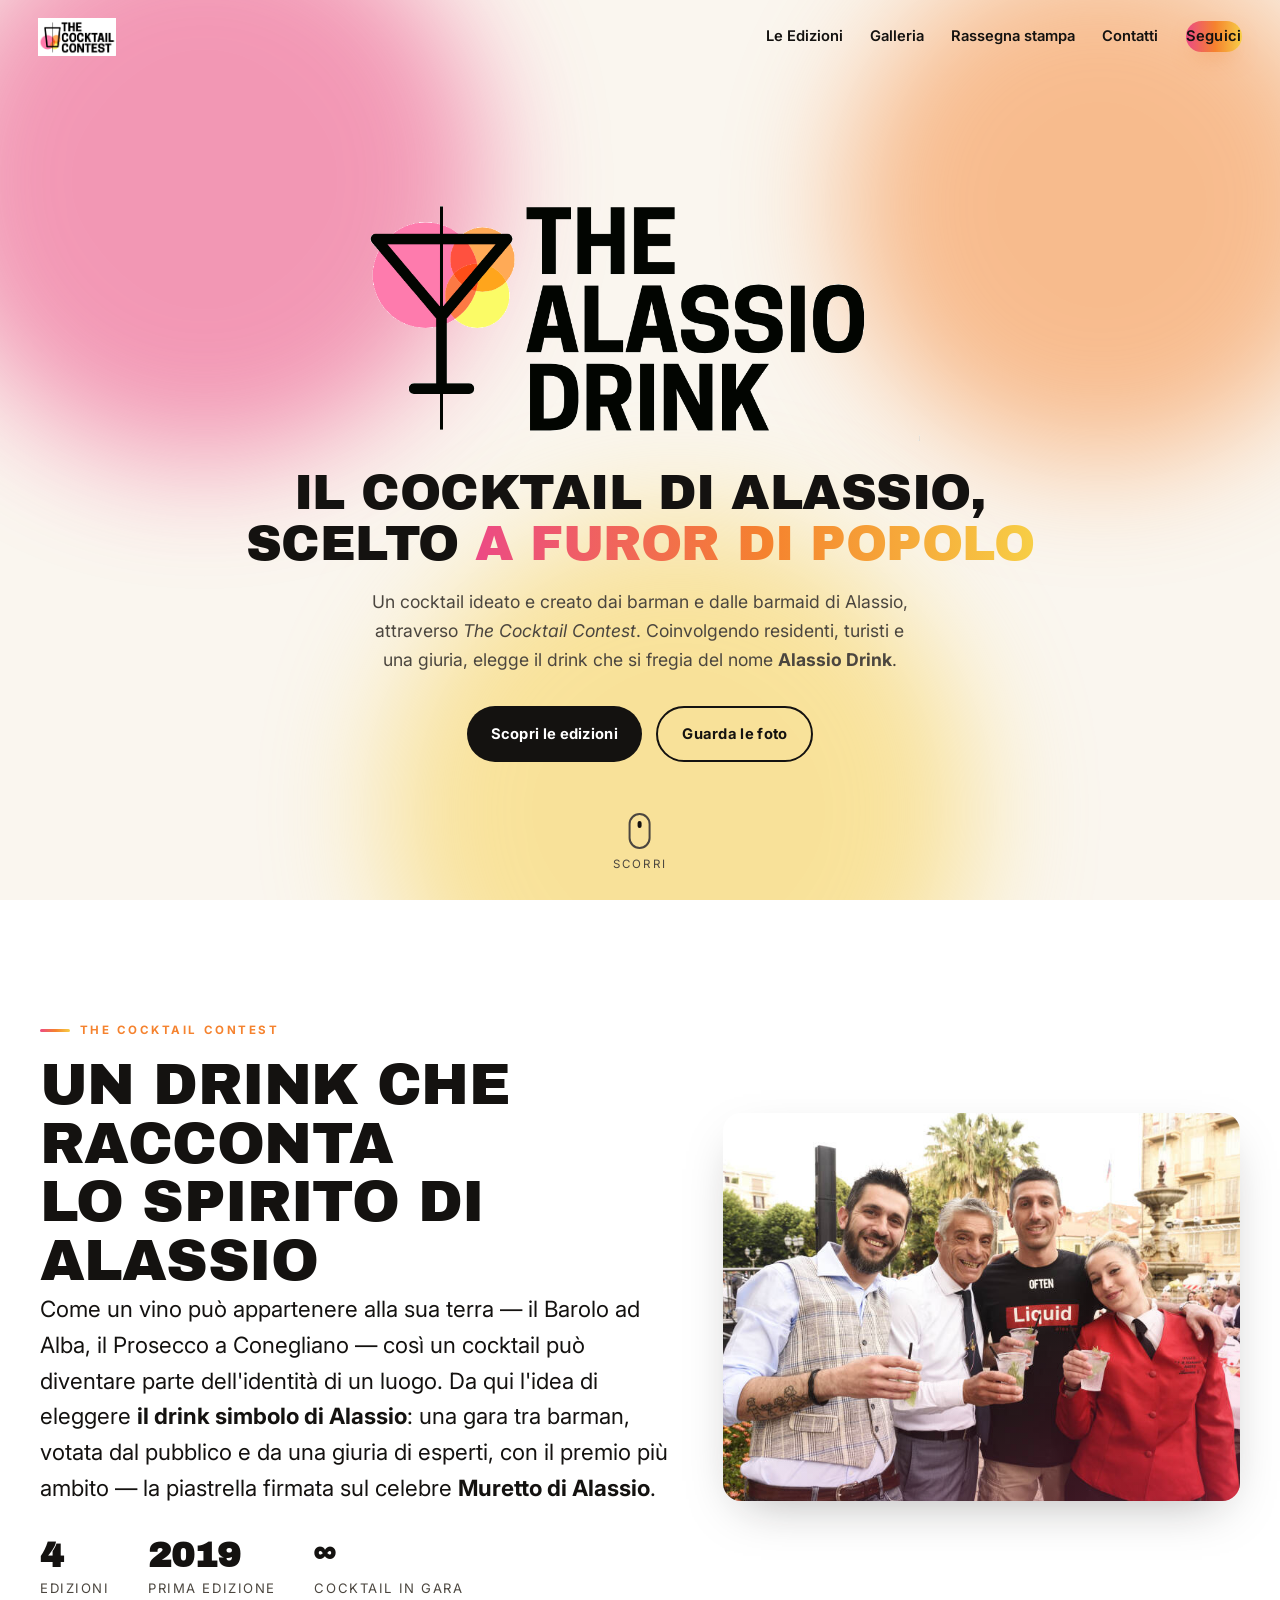
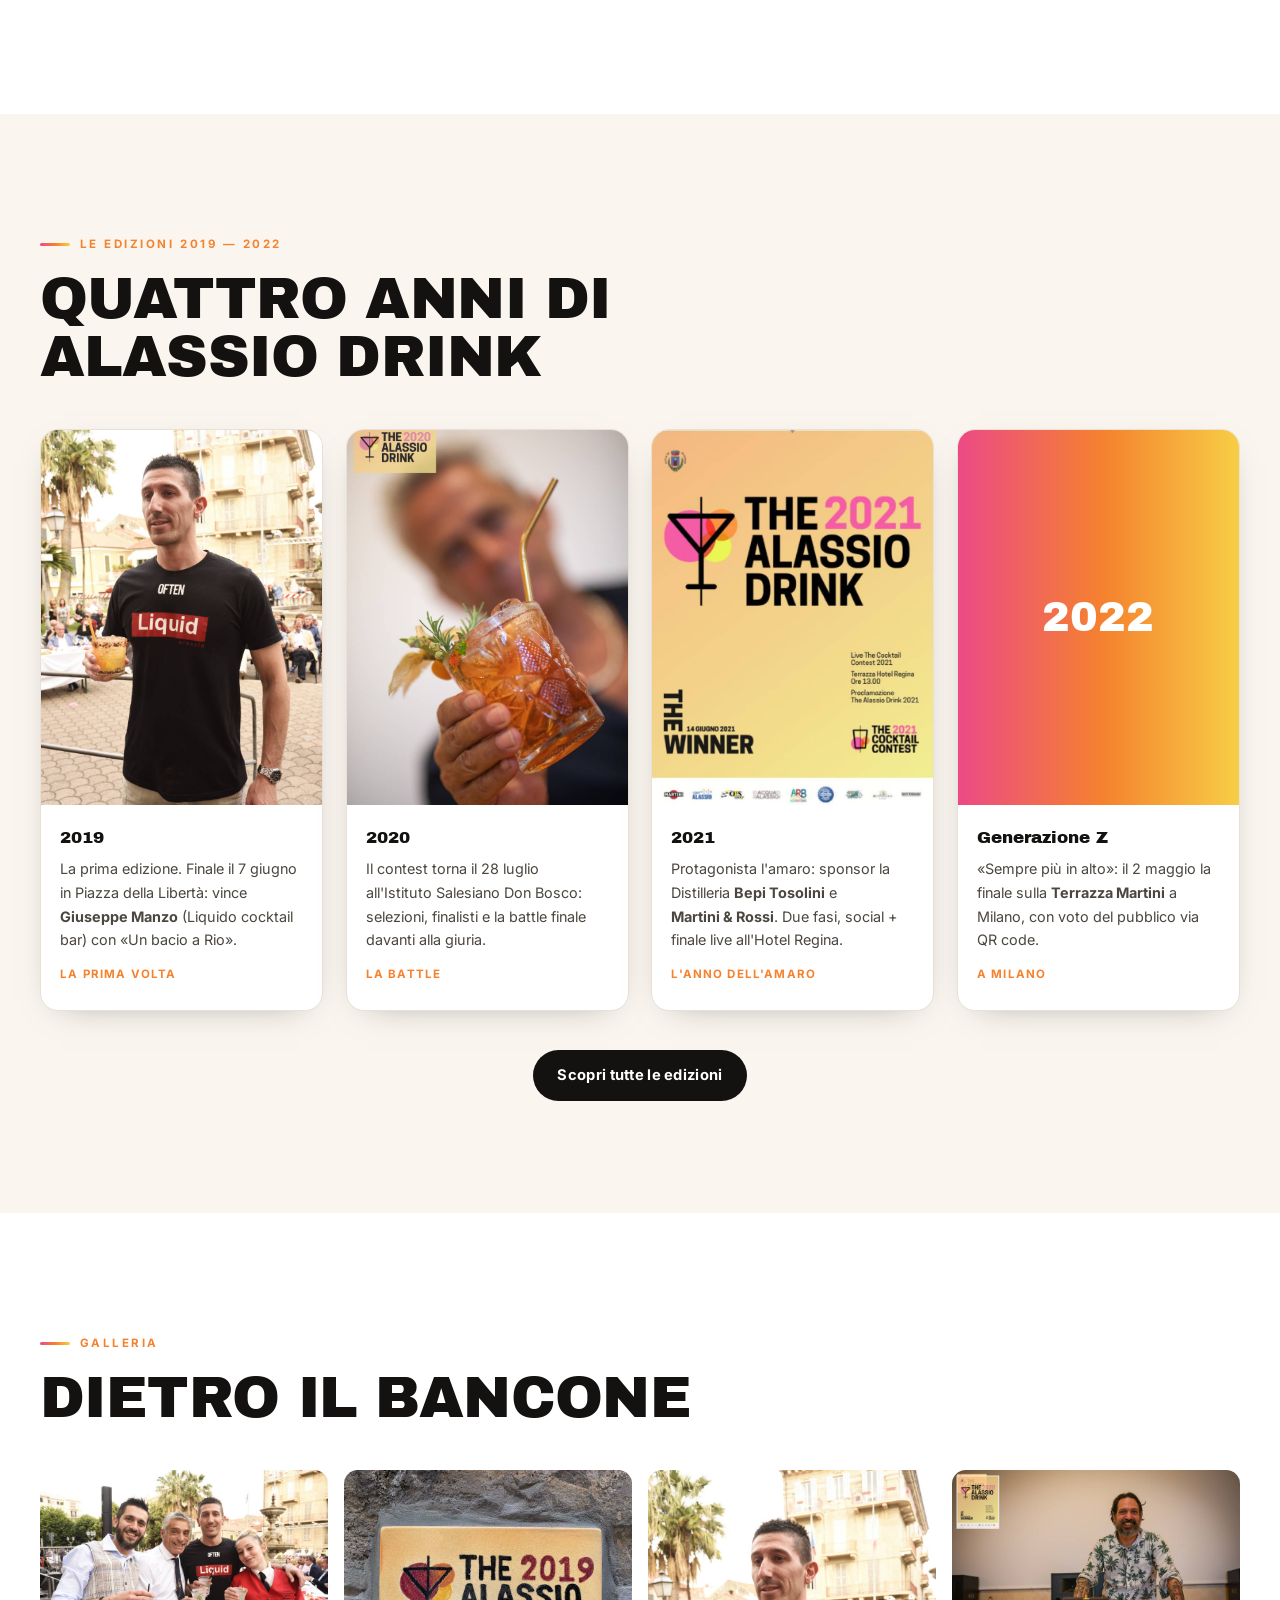
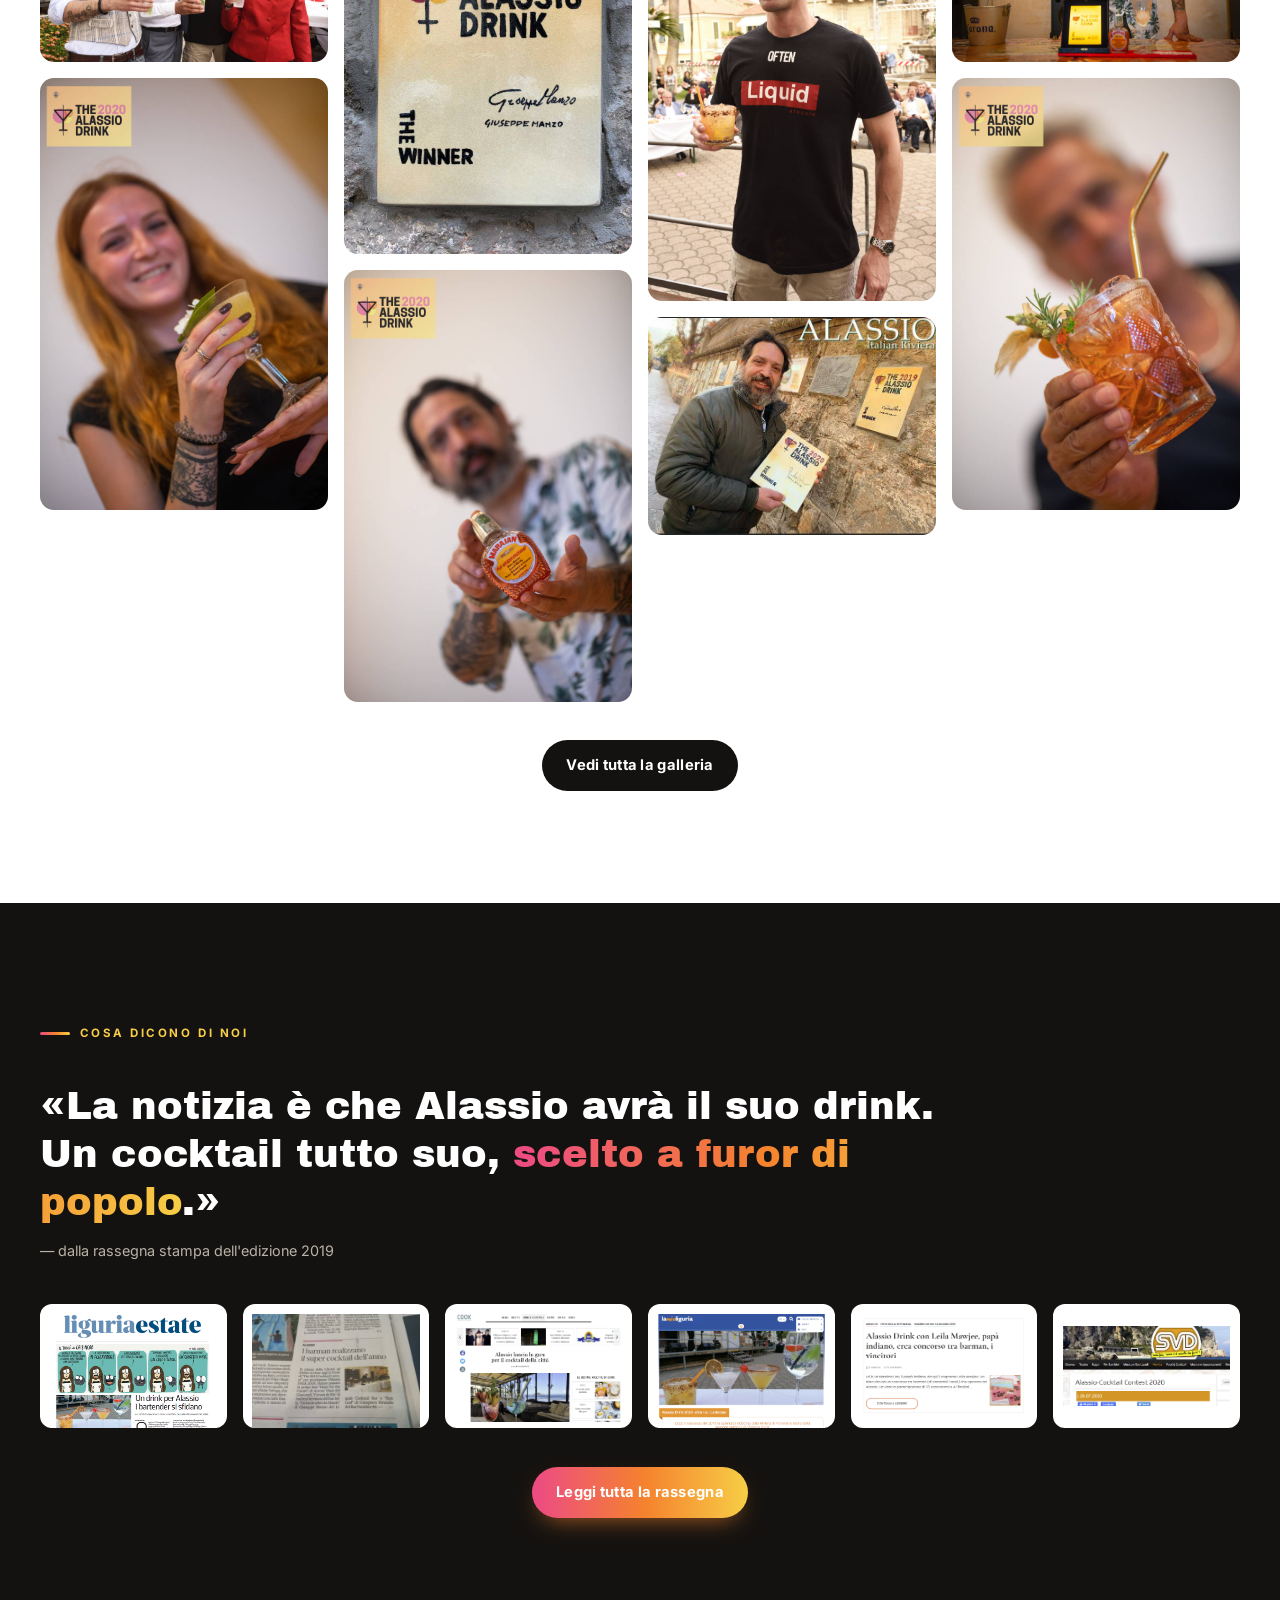
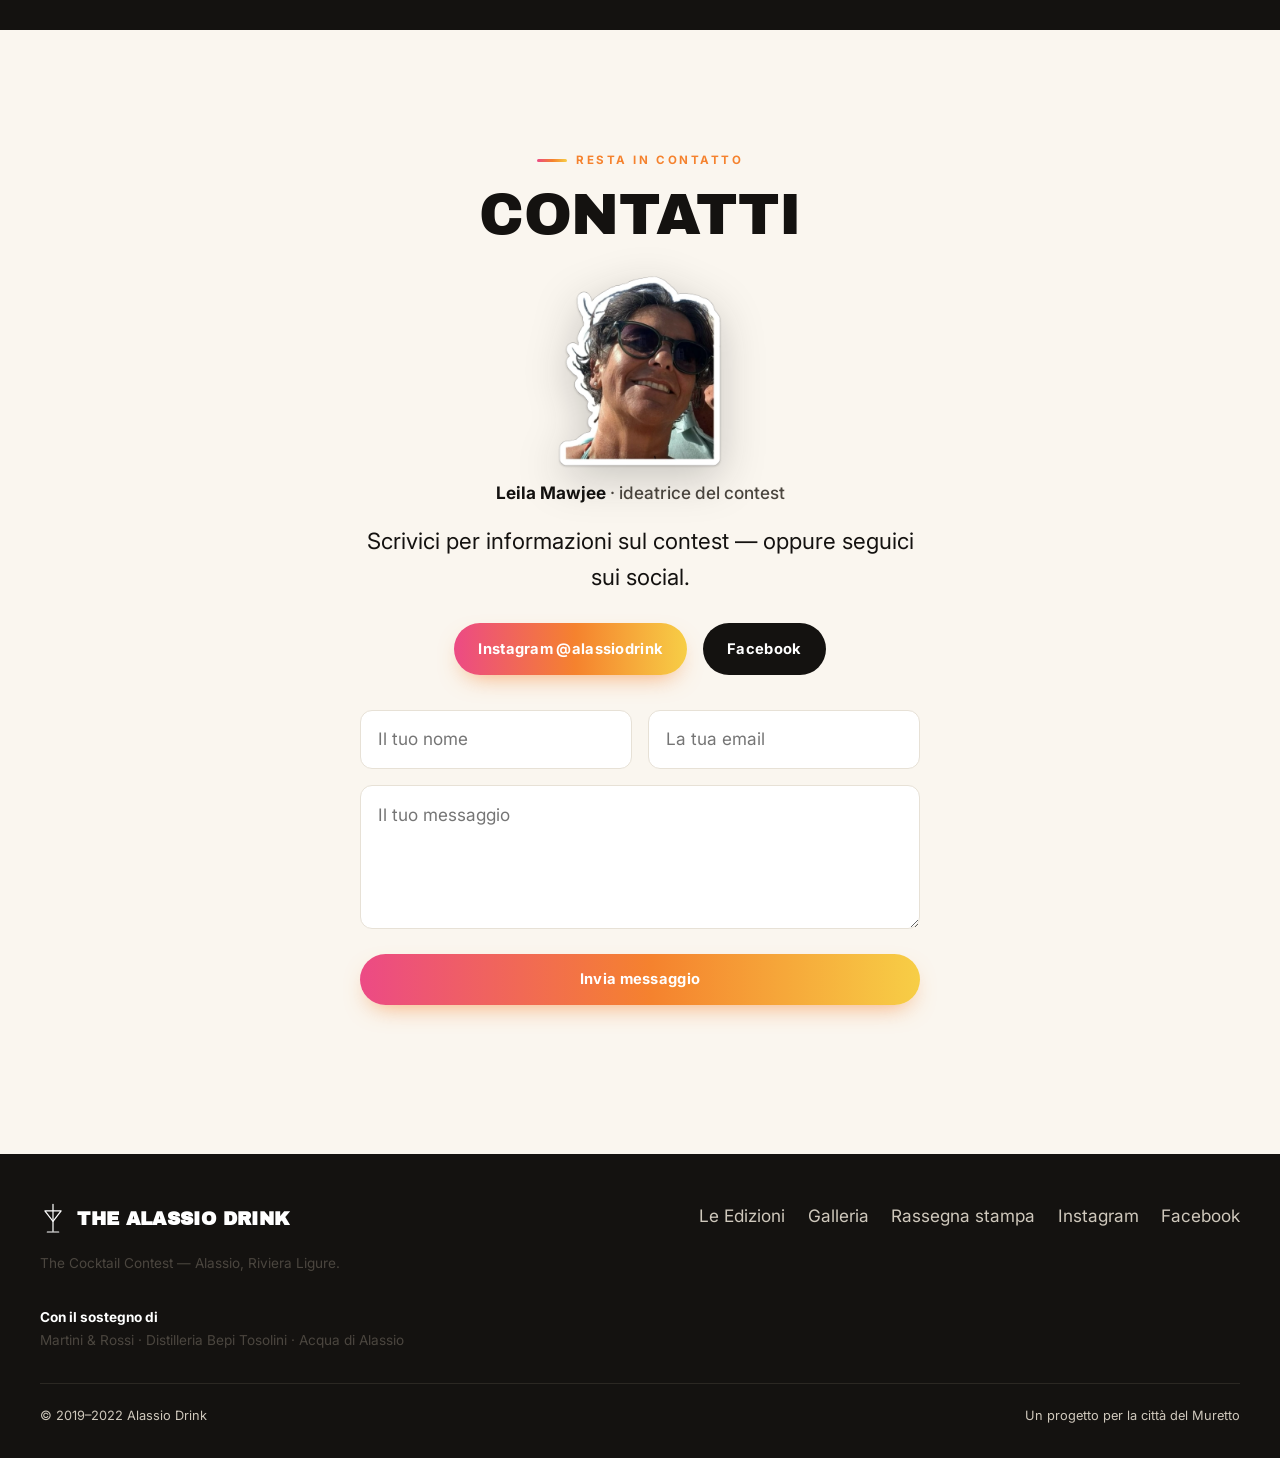
==== commit 38a39570: "Lightbox con zoom (click per ingrandire) + testo home 'di Alassio' Co-Authored-By: Claude Opus 4.8 <" ====
--- a/index.html
+++ b/index.html
@@ -36,7 +36,7 @@
     </div>
     <div class="hero__inner">
       <img class="hero__logo" src="images/AlassioDrinktransparent-3.gif" alt="The Alassio Drink" />
-      <h1 class="hero__tag">Il cocktail della Riviera,<br />scelto <span class="grad-text">a furor di popolo</span></h1>
+      <h1 class="hero__tag">Il cocktail di Alassio,<br />scelto <span class="grad-text">a furor di popolo</span></h1>
       <p class="hero__sub">Un cocktail ideato e creato dai barman e dalle barmaid di Alassio, attraverso <em>The Cocktail Contest</em>. Coinvolgendo residenti, turisti e una giuria, elegge il drink che si fregia del nome <strong>Alassio Drink</strong>.</p>
       <div class="hero__cta">
         <a class="btn btn-dark" href="edizioni.html">Scopri le edizioni</a>
--- a/assets/css/style.css
+++ b/assets/css/style.css
@@ -182,11 +182,15 @@
 .footer__spons b{color:#fff}
 .footer__bottom{border-top:1px solid #2b2823;margin-top:2rem;padding-top:1.3rem;font-size:.8rem;display:flex;justify-content:space-between;gap:1rem;flex-wrap:wrap}
 
-/* ---------- Lightbox ---------- */
-.lb{position:fixed;inset:0;z-index:100;background:rgba(15,12,10,.92);display:none;place-items:center;padding:2rem;cursor:zoom-out}
-.lb.open{display:grid}
-.lb img{max-width:92vw;max-height:88vh;border-radius:10px;box-shadow:0 30px 80px -20px #000}
-.lb__close{position:absolute;top:1.2rem;right:1.4rem;color:#fff;font-size:2rem;line-height:1}
+/* ---------- Lightbox (con zoom) ---------- */
+.lb{position:fixed;inset:0;z-index:100;background:rgba(15,12,10,.94);display:none;overflow:auto;-webkit-overflow-scrolling:touch}
+.lb.open{display:flex}
+.lb img{margin:auto;max-width:94vw;max-height:90vh;border-radius:8px;box-shadow:0 30px 80px -20px #000;cursor:zoom-in;display:block}
+.lb.zoomed img{max-width:none;max-height:none;width:auto;height:auto;border-radius:0;cursor:zoom-out}
+.lb__close{position:fixed;top:.7rem;right:1rem;color:#fff;font-size:1.9rem;line-height:1;z-index:2;width:46px;height:46px;border-radius:50%;background:rgba(0,0,0,.4);display:flex;align-items:center;justify-content:center;cursor:pointer}
+.lb__close:hover{background:rgba(0,0,0,.65)}
+.lb.open::after{content:"Clicca l'immagine per ingrandire";position:fixed;bottom:1rem;left:50%;transform:translateX(-50%);color:#fff;background:rgba(0,0,0,.5);padding:.4rem .95rem;border-radius:999px;font-size:.78rem;z-index:2;pointer-events:none;white-space:nowrap}
+.lb.zoomed::after{content:"Clicca per rimpicciolire · scorri per leggere"}
 
 /* ---------- Reveal ---------- */
 .reveal{opacity:0;transform:translateY(26px);transition:opacity .7s ease,transform .7s ease}
